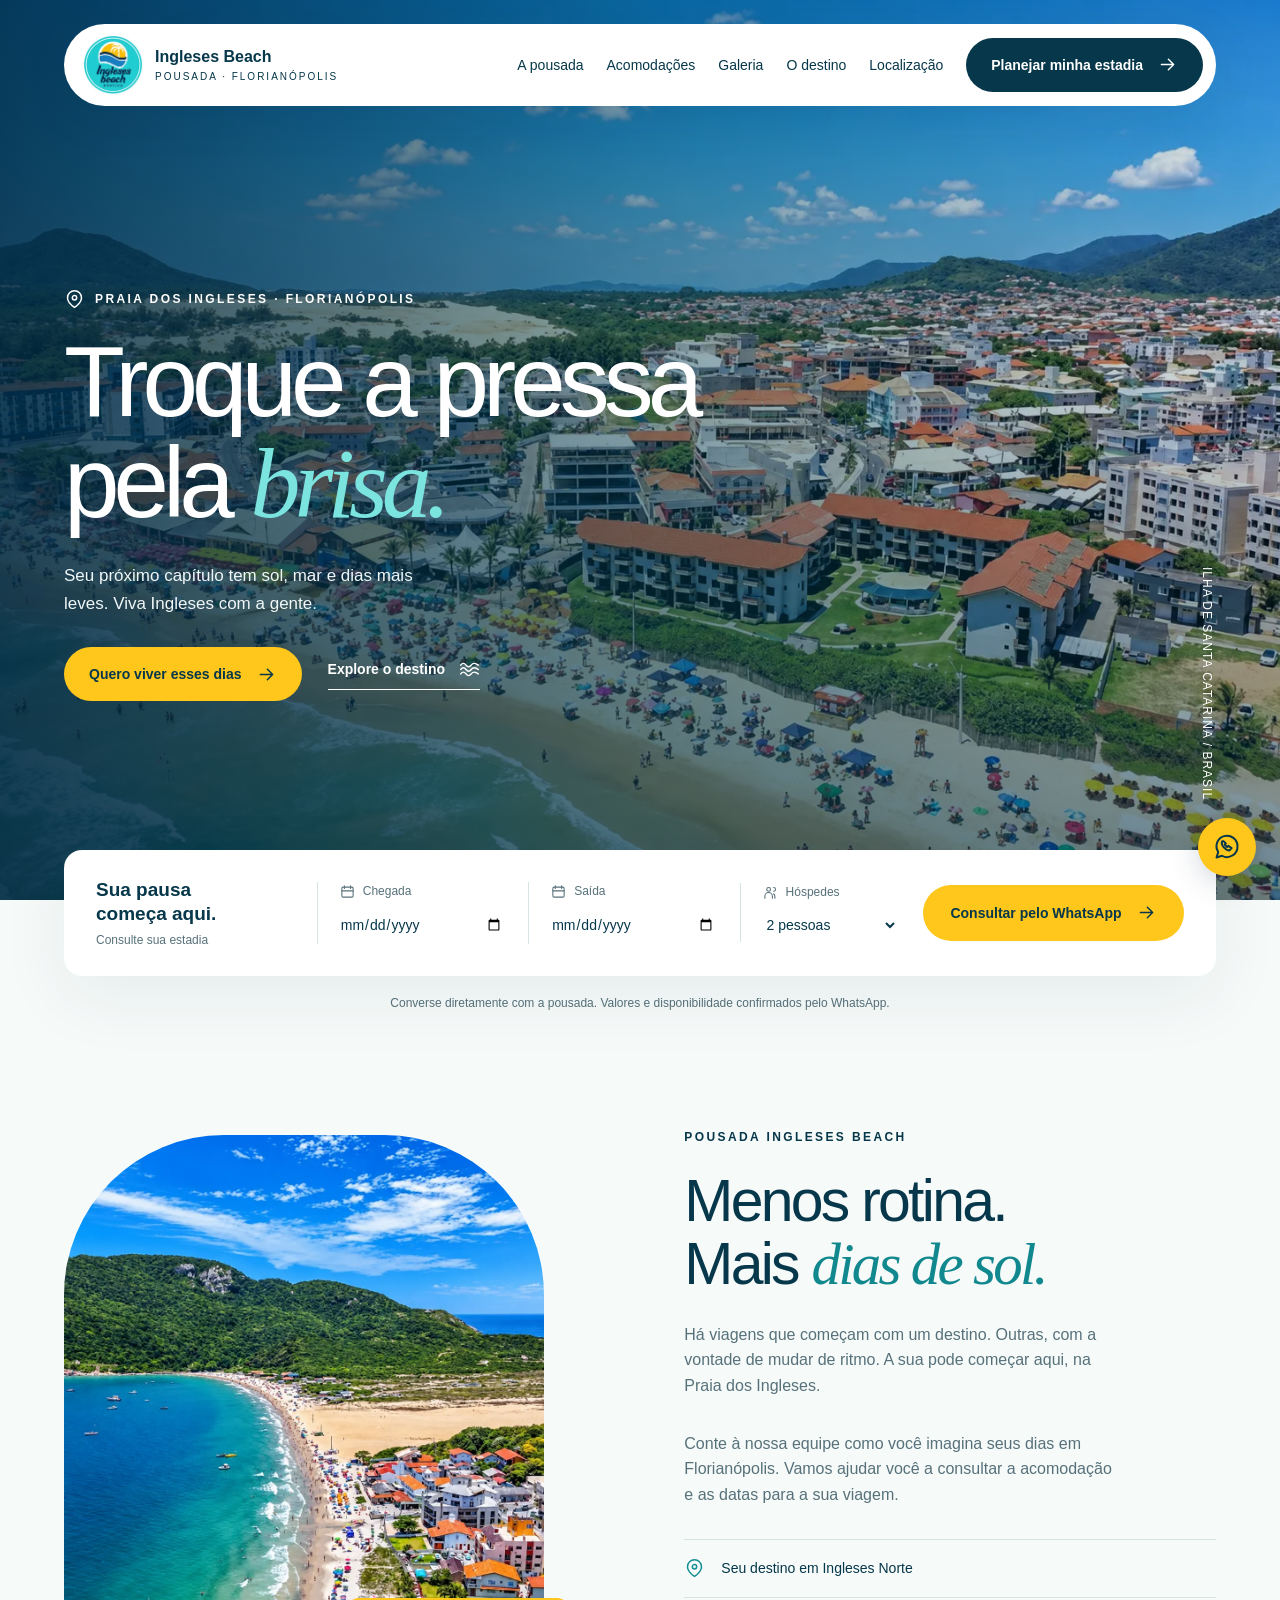
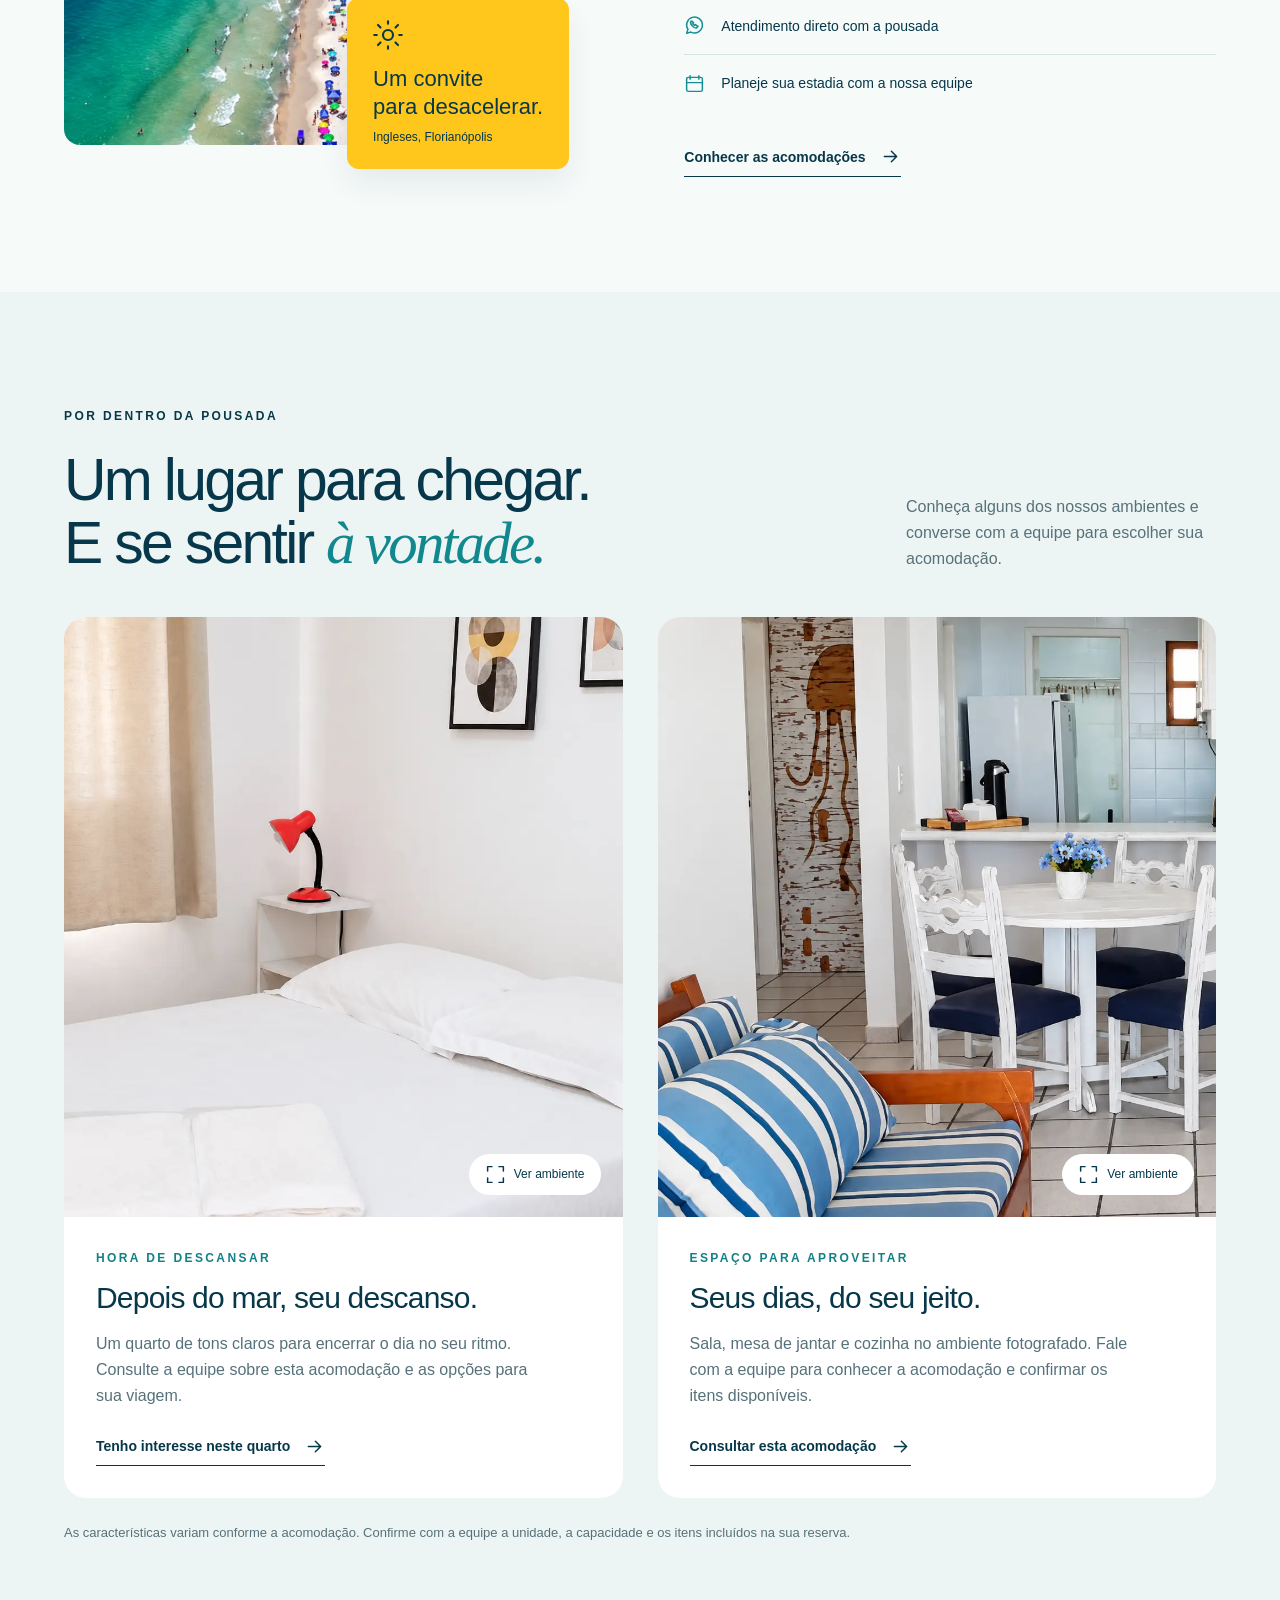
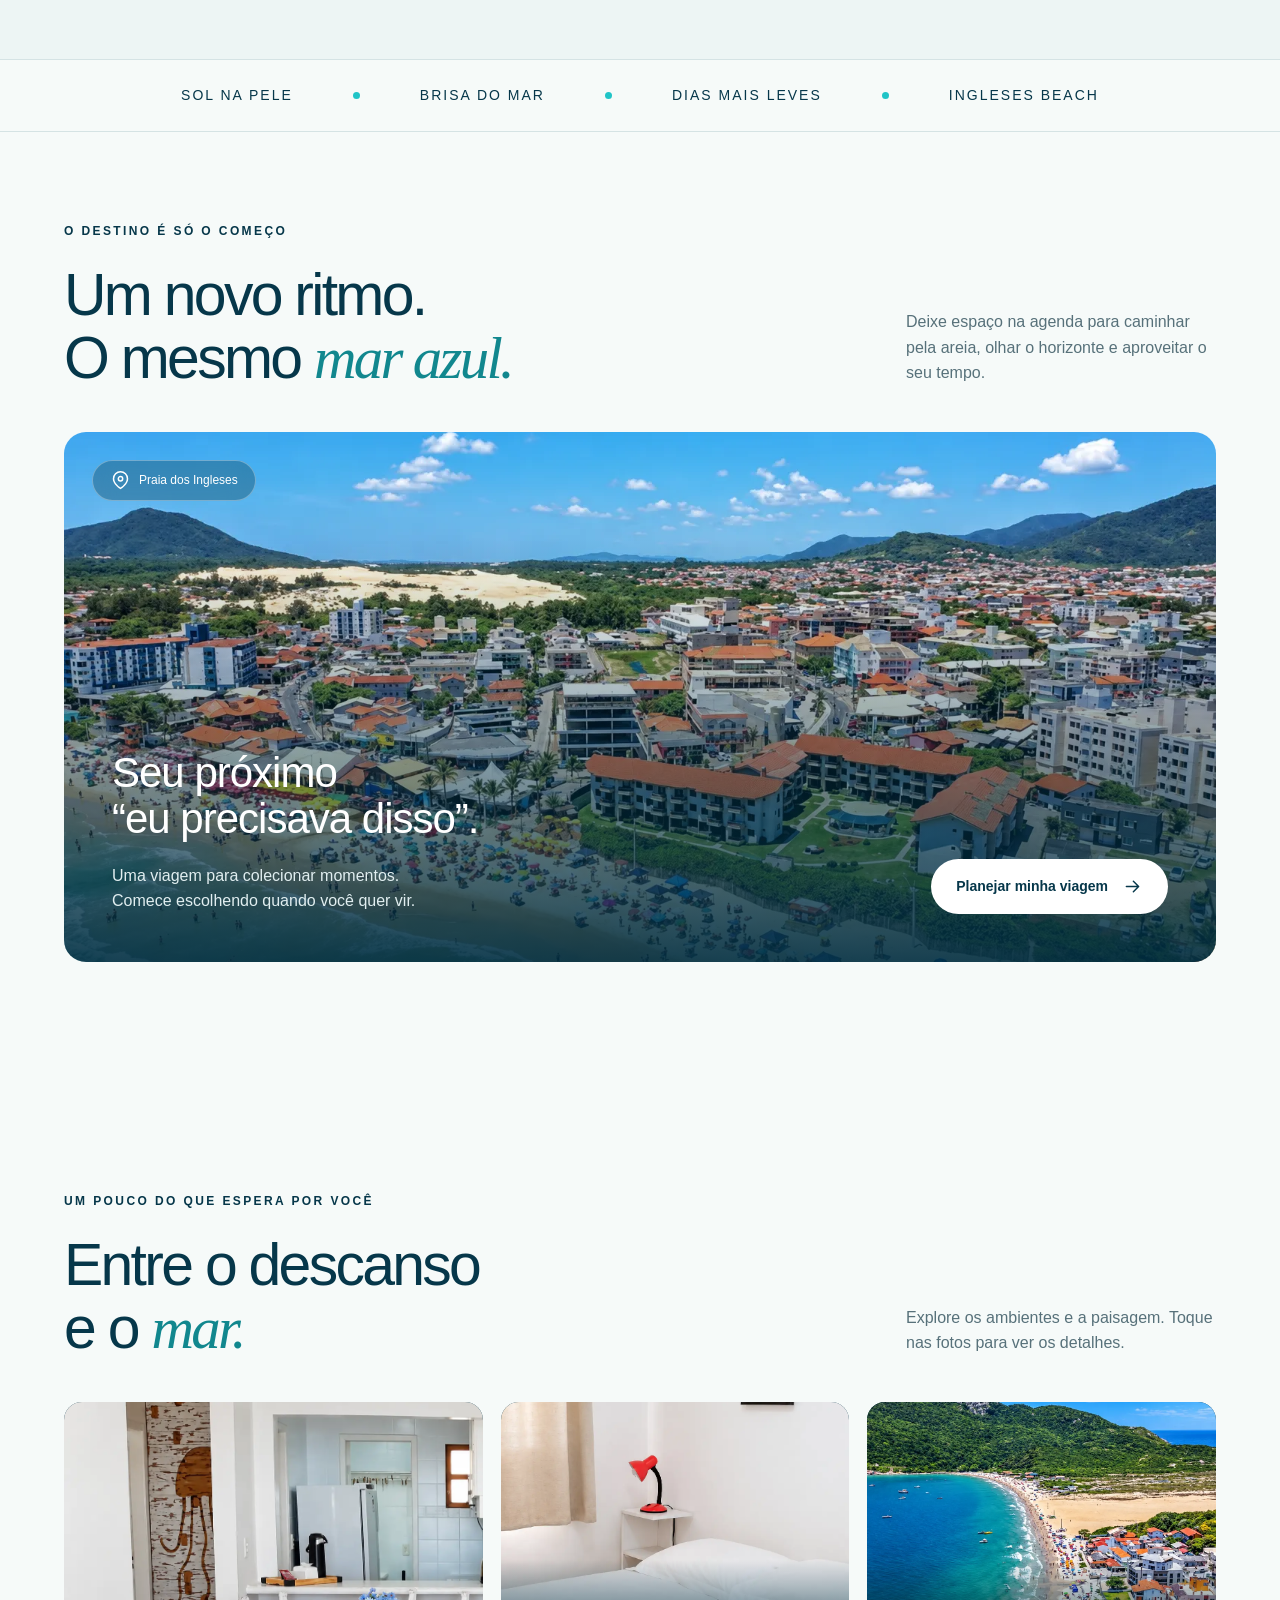
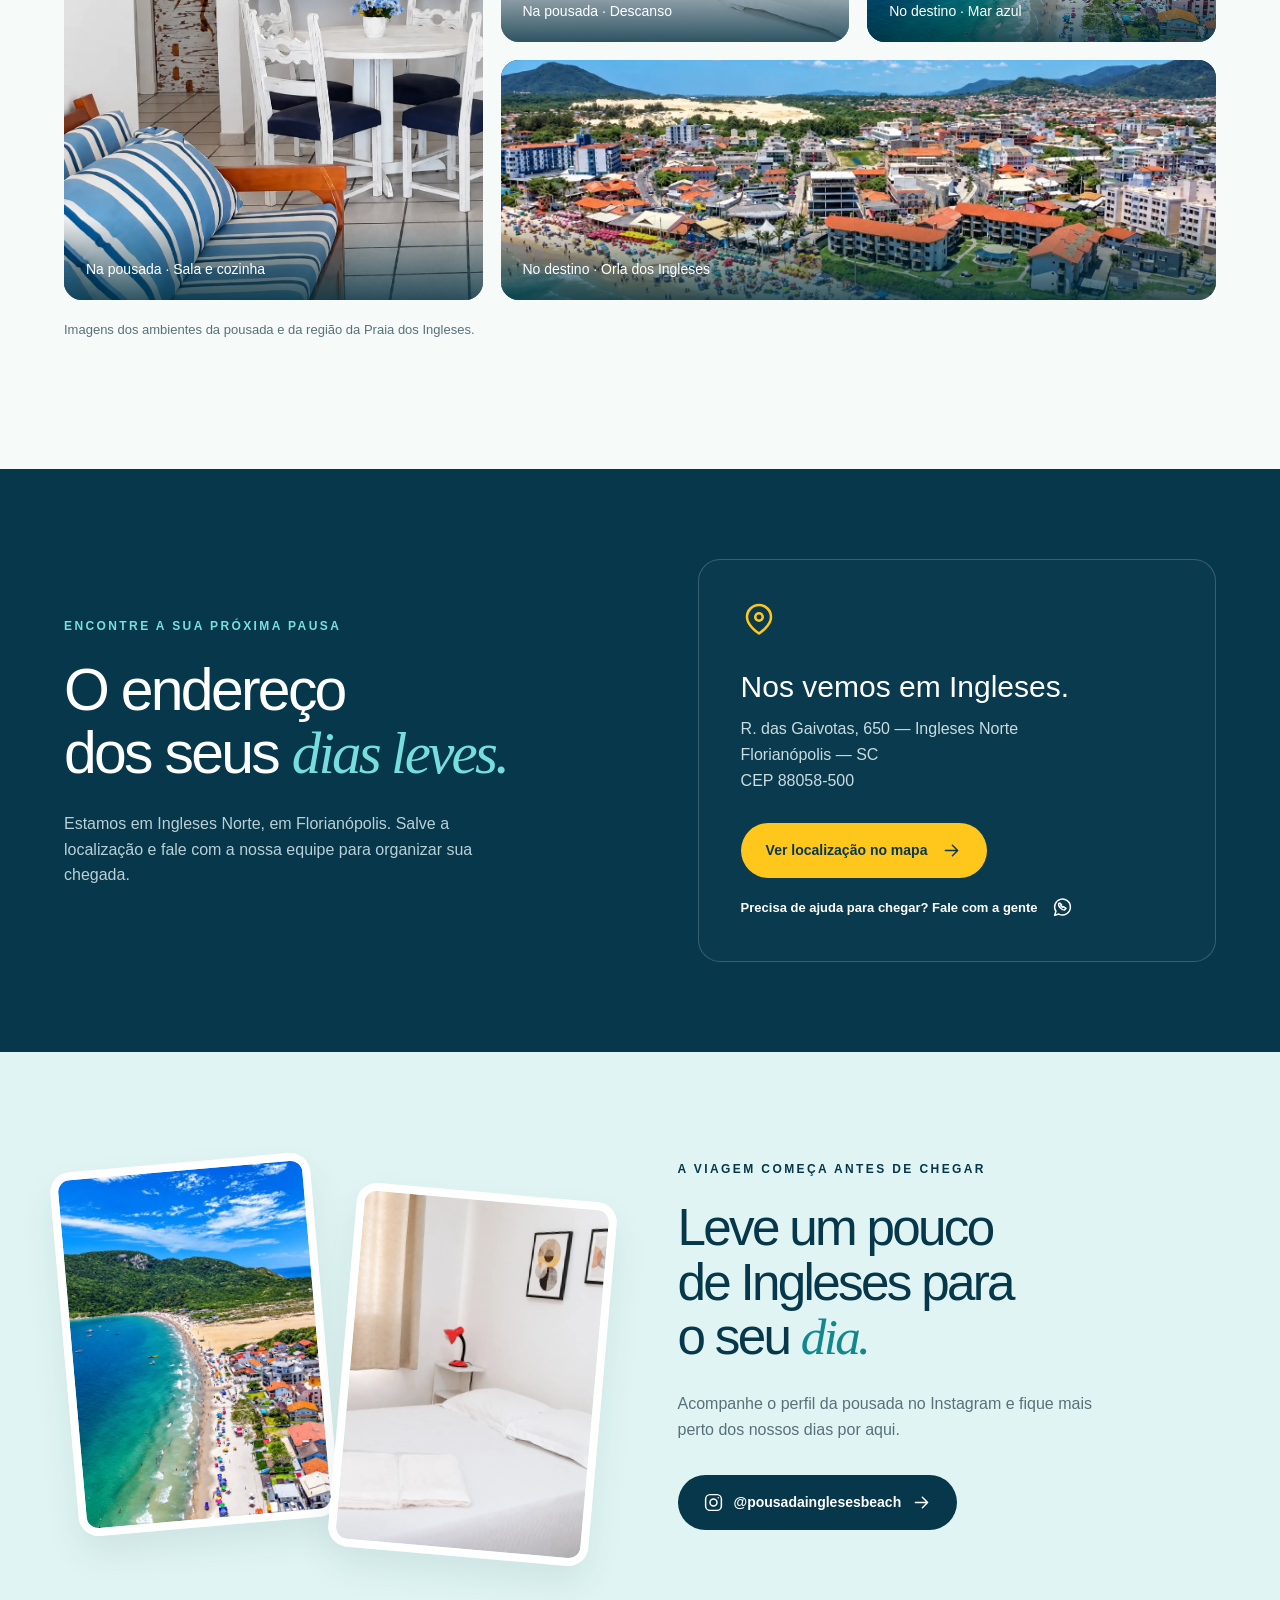
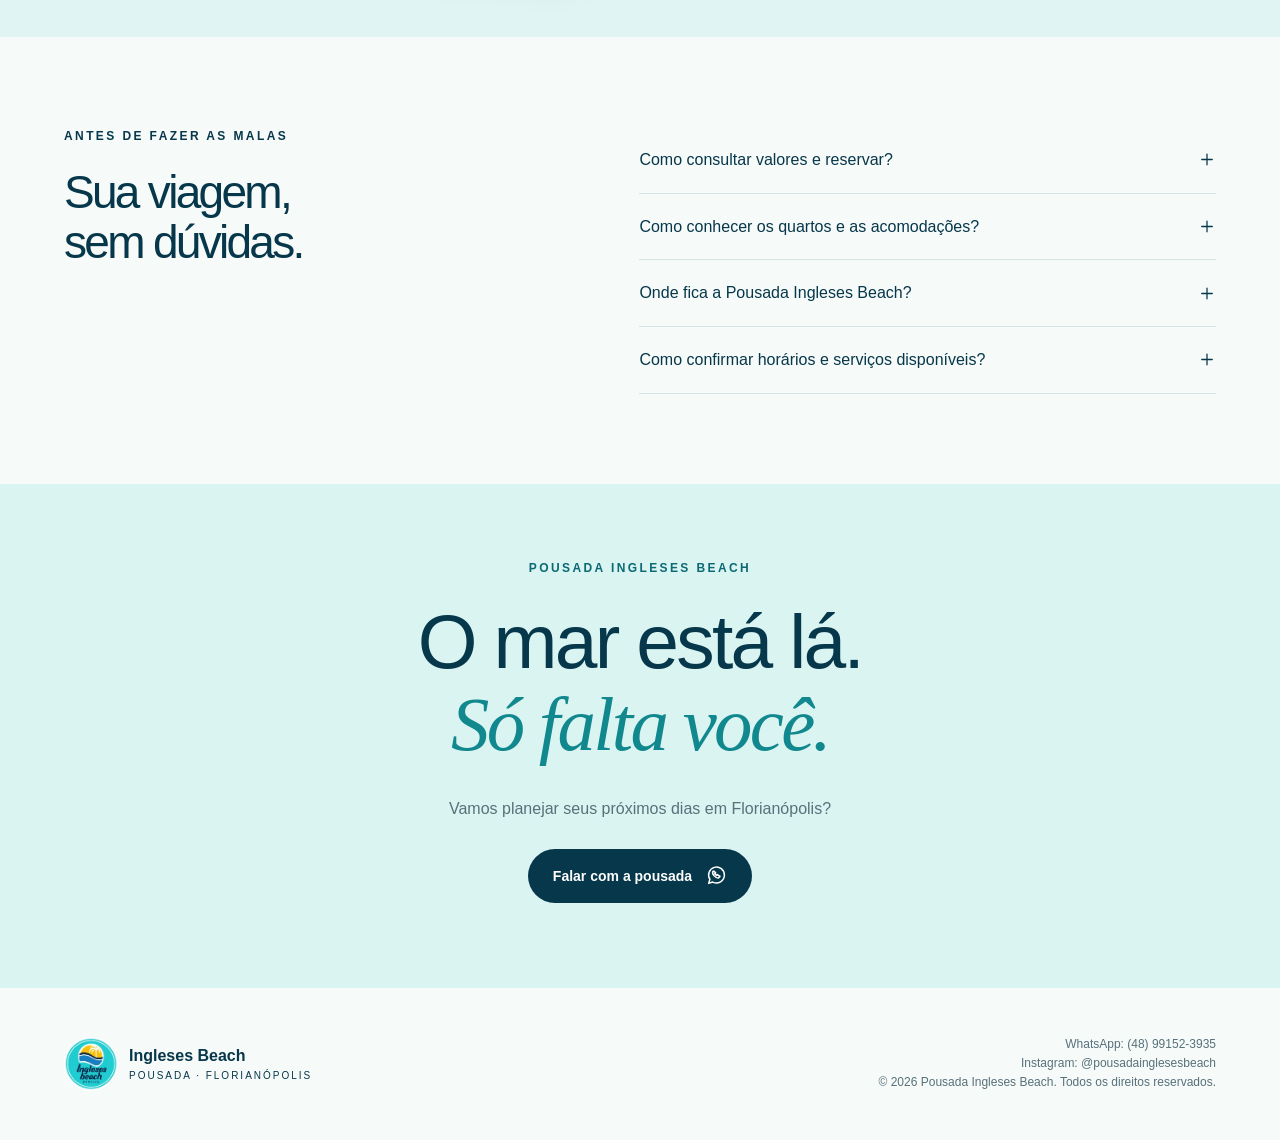
==== index.html @ 311e4003 "Add files via upload" ====
<!DOCTYPE html>
<html lang="pt-BR">
<head>
<meta charset="UTF-8"><meta name="viewport" content="width=device-width, initial-scale=1">
<title>Pousada Ingleses Beach | Seu próximo destino em Florianópolis</title>
<meta name="description" content="Viva a Praia dos Ingleses com a Pousada Ingleses Beach, em Florianópolis. Consulte datas e acomodações diretamente pelo WhatsApp.">
<meta name="theme-color" content="#06374a"><link rel="icon" href="[data-uri]">
<style>
:root{--navy:#06374a;--turquoise:#20c4c7;--yellow:#ffc61b;--paper:#f6faf9;--line:#d5e3e4;--muted:#57717a}*{box-sizing:border-box}html{scroll-behavior:smooth;scroll-padding-top:110px}body{margin:0;background:var(--paper);color:var(--navy);font-family:Arial,Helvetica,sans-serif;font-size:16px;line-height:1.6}button,input,select{font:inherit}button,a,input,select{-webkit-tap-highlight-color:transparent}a{color:inherit;text-decoration:none}button{cursor:pointer}svg{width:21px;height:21px;fill:none;stroke:currentColor;stroke-width:1.7;stroke-linecap:round;stroke-linejoin:round;flex-shrink:0}img{display:block;max-width:100%}a:focus-visible,button:focus-visible,input:focus-visible,select:focus-visible,summary:focus-visible{outline:3px solid #e49e00;outline-offset:5px}.skip{position:fixed;top:-100px;left:20px;z-index:100;background:white;padding:15px}.skip:focus{top:10px}.wrap{width:min(1280px,90%);margin:auto}.eyebrow{font-size:12px;font-weight:700;letter-spacing:2.4px;text-transform:uppercase;display:block;margin-bottom:22px}.pill{display:inline-flex;gap:14px;align-items:center;justify-content:center;padding:16px 25px;background:var(--navy);color:white;border:0;border-radius:40px;font-weight:600;font-size:14px;transition:transform .2s,background .2s}.pill:hover{transform:translateY(-3px);background:#0b5065}.pill.yellow{background:var(--yellow);color:var(--navy)}.pill.yellow:hover{background:#ffda60}.pill.light{background:white;color:var(--navy)}.textlink{display:inline-flex;align-items:center;gap:14px;font-weight:700;font-size:14px;padding-bottom:8px;border-bottom:1px solid currentColor}header{position:absolute;z-index:10;top:24px;left:5%;width:90%;background:white;border-radius:70px;padding:10px 13px 10px 18px;display:flex;align-items:center;justify-content:space-between;box-shadow:0 10px 50px #00263215}.brand{display:flex;align-items:center;gap:11px}.brand img{width:62px;height:62px;border-radius:50%}.brand span{font-size:16px;font-weight:700;line-height:1.2}.brand small{display:block;font-size:10px;letter-spacing:2px;font-weight:400;margin-top:5px}nav{display:flex;align-items:center;gap:32px}nav>a{font-size:14px}nav>a:hover{color:#087579}.menu{display:none;border:0;background:transparent;padding:12px}.hero{position:relative;min-height:830px;height:min(920px,100svh);isolation:isolate;color:white;display:flex;align-items:center;background:#075a75}.hero-photo{position:absolute;inset:0;width:100%;height:100%;object-fit:cover;object-position:center 60%;z-index:-3}.hero:after{content:"";position:absolute;inset:0;background:linear-gradient(90deg,#002b43d9 0%,#00384b75 50%,#002a4225 100%),linear-gradient(0deg,#002d3f80,transparent 60%);z-index:-2}.hero-content{padding-top:90px}.hero .eyebrow{display:flex;align-items:center;gap:10px;color:#fff}h1{font-size:clamp(64px,7.8vw,112px);font-weight:400;line-height:1.01;letter-spacing:-6px;margin:0 0 28px;max-width:900px}h1 em{font-family:Georgia,serif;font-weight:400;color:#7ce4df}h1 .last{display:block}.hero p{max-width:370px;font-size:17px;color:#f0f7f8;margin-bottom:30px}.hero-actions{display:flex;gap:26px;align-items:center}.hero-caption{position:absolute;right:5%;bottom:100px;font-size:12px;letter-spacing:1px;display:flex;gap:10px;align-items:center;writing-mode:vertical-rl}.booking{position:relative;z-index:2;margin-top:-50px;background:white;border-radius:18px;padding:28px 32px;box-shadow:0 20px 70px #06374a12;display:grid;grid-template-columns:1.05fr 1fr 1fr .85fr 1.4fr;align-items:center;gap:25px}.booking-title{line-height:1.25;font-size:19px;font-weight:600}.booking-title small{display:block;color:var(--muted);font-size:12px;font-weight:400;margin-top:7px}.field{border-left:1px solid var(--line);padding-left:22px;min-width:0}.field label{display:flex;align-items:center;gap:8px;font-size:12px;color:var(--muted);margin-bottom:6px}.field svg{width:15px;height:15px}.field input,.field select{display:block;min-width:0;width:100%;border:0;background:transparent;color:var(--navy);font-size:14px;padding:6px 0;min-height:34px}.booking .pill{width:100%;padding:17px 12px}.booking-note{font-size:12px;color:var(--muted);text-align:center;margin:18px 0 0}section{padding:115px 0}h2{font-size:clamp(40px,4.6vw,66px);font-weight:400;line-height:1.07;letter-spacing:-2.7px;margin:0 0 26px}h2 em{font-family:Georgia,serif;font-weight:400;color:#11878e}.intro{display:grid;grid-template-columns:.95fr 1fr;gap:10%;align-items:center}.photo-composition{position:relative;padding:0 25px 24px 0}.portrait{width:100%;height:610px;object-fit:cover;border-radius:160px 160px 16px 16px}.photo-tag{position:absolute;right:0;bottom:0;background:var(--yellow);border-radius:12px;padding:22px 26px;max-width:225px;box-shadow:0 15px 30px #002d4012}.photo-tag svg{margin-bottom:8px;width:30px;height:30px}.photo-tag strong{display:block;font-weight:500;font-size:22px;line-height:1.25}.photo-tag small{font-size:12px;display:block;margin-top:8px}.intro-copy>p{color:var(--muted);max-width:440px;margin-bottom:32px}.details{display:grid;gap:0;margin-bottom:32px}.detail{padding:17px 0;border-top:1px solid var(--line);display:flex;align-items:center;gap:16px}.detail svg{color:#138f94}.detail span{font-size:14px}.coast-strip{border-top:1px solid var(--line);border-bottom:1px solid var(--line);padding:24px 0;display:flex;justify-content:center;gap:60px;align-items:center;font-size:14px;letter-spacing:2px;text-transform:uppercase}.coast-strip i{width:7px;height:7px;border-radius:50%;background:var(--turquoise)}.experience{padding-top:90px}.section-top{display:flex;justify-content:space-between;align-items:end;gap:40px;margin-bottom:42px}.section-top h2{margin-bottom:0}.section-top p{max-width:310px;color:var(--muted);margin-bottom:4px}.panorama{position:relative;height:530px;border-radius:22px;overflow:hidden;isolation:isolate;color:white;display:flex;align-items:end;padding:48px}.panorama img{position:absolute;inset:0;width:100%;height:100%;object-fit:cover;z-index:-2}.panorama:after{content:"";position:absolute;inset:0;background:linear-gradient(0deg,#002e42e8,transparent 80%);z-index:-1}.panorama h3{font-size:42px;line-height:1.1;font-weight:400;letter-spacing:-1px;margin:10px 0 20px}.panorama .location-label{position:absolute;top:28px;left:28px;display:flex;align-items:center;gap:8px;background:#06374a55;backdrop-filter:blur(12px);padding:9px 17px;border:1px solid #ffffff50;border-radius:25px;font-size:12px}.panorama-bottom{width:100%;display:flex;justify-content:space-between;gap:20px;align-items:end}.panorama p{margin:0;max-width:440px;color:#e1eef0}.location{background:var(--navy);color:white;padding:90px 0}.location-grid{display:grid;grid-template-columns:1fr 1fr;gap:10%;align-items:center}.location .eyebrow{color:#77dfdc}.location h2 em{color:#76dfdd}.location p{color:#bad0d6;max-width:420px}.address-card{border:1px solid #ffffff30;border-radius:22px;padding:42px;background:#ffffff05}.address-card>svg{color:var(--yellow);height:36px;width:36px}.address-card h3{font-weight:400;font-size:30px;line-height:1.3;margin:22px 0 10px}.address-card address{font-style:normal;color:#c8dce1;margin-bottom:30px}.address-card .pill{margin-bottom:16px}.address-card .textlink{font-size:13px;border:0;padding:0}.faq{display:grid;grid-template-columns:.9fr 1.1fr;gap:9%;padding:90px 0}.faq h2{font-size:46px}.faq details{border-bottom:1px solid var(--line);padding:20px 0}.faq summary{cursor:pointer;font-size:16px;list-style:none;display:flex;align-items:center;justify-content:space-between;gap:16px}.faq summary::-webkit-details-marker{display:none}.faq summary svg{width:18px}.faq details[open] summary svg{transform:rotate(45deg)}.faq details p{color:var(--muted);font-size:15px;margin-bottom:4px}.faq details a{text-decoration:underline}.closing{text-align:center;padding:75px 5% 85px;background:#daf4f2;position:relative;overflow:hidden}.closing h2{font-size:clamp(44px,6vw,80px);max-width:820px;margin:0 auto 30px}.closing .eyebrow{color:#0b6973}.closing p{color:var(--muted);margin-bottom:27px}footer{padding:35px 0}.footer-grid{display:flex;justify-content:space-between;align-items:center;gap:28px}.footer-grid p{font-size:12px;color:var(--muted);text-align:right}.footer-grid .brand img{width:54px;height:54px}.floating{position:fixed;bottom:24px;right:24px;z-index:20;border-radius:50%;width:58px;height:58px;display:grid;place-items:center;background:var(--yellow);box-shadow:0 6px 30px #002a4330;transition:transform .2s}.floating:hover{transform:scale(1.08)}.floating svg{width:28px;height:28px}.reveal{opacity:1}.js .reveal{opacity:0;transform:translateY(18px);transition:opacity .7s,transform .7s}.js .reveal.visible{opacity:1;transform:none}
@media(min-width:1600px){header{left:calc((100% - 1440px)/2);width:1440px}}
@media(max-width:1050px){nav{gap:18px}.brand span{display:none}.booking{grid-template-columns:1fr 1fr 1fr 1.4fr;gap:15px;padding:24px}.booking-title{display:none}.field:first-of-type{border:0;padding:0}.field{padding-left:14px}.intro{gap:6%}.portrait{height:550px}h1{letter-spacing:-4px}.coast-strip{gap:25px}.hero{min-height:780px}}
@media(max-width:700px){.wrap{width:88%}header{top:16px;left:5%;padding:7px 10px;border-radius:45px}.brand img{width:50px;height:50px}.brand span{display:block;font-size:14px}.brand small{font-size:9px}.menu{display:block}nav{display:none;position:absolute;top:78px;left:0;width:100%;border-radius:20px;background:white;padding:22px;box-shadow:0 15px 40px #00354920;align-items:stretch}nav.open{display:flex;flex-direction:column;gap:18px}.hero{height:auto;min-height:780px;align-items:start}.hero-content{padding-top:165px;padding-bottom:155px}.hero-photo{object-position:60% center}.hero:after{background:linear-gradient(90deg,#002d43d0,#002e4260),linear-gradient(0deg,#002c42aa,transparent)}h1{font-size:64px;letter-spacing:-3.7px}.hero .eyebrow{font-size:10px;letter-spacing:1.6px}.hero p{font-size:16px;max-width:290px}.hero-actions{gap:20px;align-items:start;flex-direction:column}.hero-caption{bottom:72px;right:7%;font-size:10px}.booking{grid-template-columns:1fr 1fr;padding:25px 20px;gap:18px;margin-top:-65px}.booking-title{display:block;grid-column:1/-1;font-size:22px}.booking-title small{font-size:12px}.field{padding:0;border:0}.field:nth-of-type(3){border-left:1px solid var(--line);padding-left:14px}.booking .pill{font-size:12px;padding:14px 12px;gap:7px}.booking .pill svg{width:18px}.booking-note{padding:0 7%;font-size:11px}section{padding:75px 0}.intro{grid-template-columns:1fr;gap:50px}.photo-composition{max-width:440px}.portrait{height:480px}.intro-copy h2{font-size:48px;letter-spacing:-2px}.photo-tag{padding:18px 22px}.coast-strip{gap:20px;font-size:10px;letter-spacing:1px;padding:20px 5%;flex-wrap:wrap}.coast-strip span:last-child,.coast-strip i:last-of-type{display:none}.section-top{display:block;margin-bottom:30px}.section-top p{margin-top:22px}.experience{padding-top:65px}.panorama{height:520px;padding:27px}.panorama img{object-position:58% center}.panorama-bottom{display:block}.panorama h3{font-size:34px}.panorama p{font-size:14px;margin-bottom:25px}.location{padding:65px 0}.location-grid{grid-template-columns:1fr;gap:28px}.address-card{padding:28px}.address-card h3{font-size:27px}.faq{grid-template-columns:1fr;gap:10px;padding:70px 0}.faq h2{font-size:44px}.closing{padding:65px 7%}.closing h2{letter-spacing:-2px}.footer-grid{align-items:start;flex-direction:column}.footer-grid p{text-align:left;margin:0;padding-right:55px}.floating{right:17px;bottom:17px;width:52px;height:52px}footer{padding-bottom:40px}}
@media(prefers-reduced-motion:reduce){html{scroll-behavior:auto}*,*:before,*:after{transition:none!important;animation:none!important}.js .reveal{opacity:1;transform:none}}

nav{gap:23px}.stay-section{background:#edf5f4}.stay-grid{display:grid;grid-template-columns:1fr 1fr;gap:35px}.stay-card{background:white;border-radius:22px;overflow:hidden}.stay-image{position:relative;display:block;width:100%;padding:0;border:0;background:#dce7e5;text-align:left}.stay-image img{width:100%;height:600px;object-fit:cover;transition:transform .5s}.stay-image{overflow:hidden}.stay-image:hover img{transform:scale(1.025)}.zoom-label{position:absolute;bottom:22px;right:22px;display:flex;align-items:center;gap:8px;background:white;padding:10px 16px;border-radius:25px;color:var(--navy);font-size:12px}.stay-copy{padding:32px}.stay-copy h3{font-size:30px;font-weight:400;line-height:1.2;margin:8px 0 15px;letter-spacing:-.8px}.stay-copy p{color:var(--muted);margin:0 0 25px;max-width:440px}.stay-copy .eyebrow{margin-bottom:12px;color:#128086}.stay-note{font-size:13px;color:var(--muted);margin:25px 0 0}.gallery-grid{display:grid;grid-template-columns:1.2fr 1fr 1fr;gap:18px}.gallery-item{border:0;padding:0;border-radius:18px;overflow:hidden;position:relative;background:var(--navy);min-height:240px;cursor:zoom-in}.gallery-item:first-child{grid-row:span 2}.gallery-item:last-child{grid-column:span 2}.gallery-item img{width:100%;height:100%;object-fit:cover;position:absolute;inset:0;transition:transform .5s}.gallery-item:hover img{transform:scale(1.04)}.gallery-item span{position:absolute;bottom:0;left:0;right:0;text-align:left;padding:40px 22px 20px;color:white;background:linear-gradient(transparent,#002f40cc);font-size:14px}.social-section{padding:80px 0;background:#e0f5f3}.social-grid{display:grid;grid-template-columns:1fr 1fr;gap:75px;align-items:center}.social-grid p{color:var(--muted);max-width:420px}.social-stack{display:grid;grid-template-columns:1fr 1fr;gap:17px;align-items:center}.social-stack img{width:100%;height:365px;object-fit:cover;border:8px solid white;border-radius:20px;box-shadow:0 18px 35px #06374a16}.social-stack img:first-child{transform:rotate(-5deg)}.social-stack img:last-child{transform:rotate(5deg);margin-top:60px}.social-link{margin-top:17px;gap:10px}.photo-viewer{background:#062f3e;border:1px solid #ffffff40;border-radius:16px;color:white;width:min(1100px,94vw);max-width:94vw;max-height:94svh;padding:15px}.photo-viewer::backdrop{background:#001924e8;backdrop-filter:blur(7px)}.photo-toolbar{display:flex;align-items:center;justify-content:space-between;gap:15px;padding:0 5px 12px}.photo-toolbar p{margin:0;font-size:14px}.photo-close{border:0;border-radius:50%;background:#ffffff15;color:white;padding:10px;display:grid;place-items:center}.photo-close svg{transform:rotate(45deg)}.photo-viewer>img{max-height:78svh;width:100%;object-fit:contain}.gallery-note{font-size:13px;color:var(--muted);margin-top:20px}.social-grid h2{font-size:clamp(38px,4vw,58px)}
@media(max-width:1150px){header .brand span{display:none}nav{gap:20px}}
@media(max-width:700px){header .brand span{display:block}.stay-grid{grid-template-columns:1fr;gap:27px}.stay-image img{height:auto;aspect-ratio:3/4}.stay-copy{padding:25px}.stay-copy h3{font-size:28px}.gallery-grid{grid-template-columns:1fr 1fr;gap:12px}.gallery-item{min-height:230px}.gallery-item:first-child{grid-row:span 1}.gallery-item:last-child{grid-column:span 1}.gallery-item span{font-size:12px;padding:35px 12px 15px}.social-grid{grid-template-columns:1fr;gap:35px}.social-stack{max-width:440px;margin:0 auto 15px}.social-stack img{height:290px}.social-section{padding:60px 0}.stay-section .section-top h2{font-size:42px}.photo-viewer{padding:10px}.photo-viewer>img{max-height:75svh}.social-link{font-size:12px}}
</style>
</head><body>
<svg xmlns="http://www.w3.org/2000/svg" style="display:none" aria-hidden="true"><symbol id="arrow" viewBox="0 0 24 24"><path d="M5 12h14M13 6l6 6-6 6"/></symbol><symbol id="pin" viewBox="0 0 24 24"><path d="M20 10c0 6-8 11-8 11S4 16 4 10a8 8 0 1 1 16 0Z"/><circle cx="12" cy="10" r="2.5"/></symbol><symbol id="wave" viewBox="0 0 24 24"><path d="M2 7q3-4 6 0t6 0t8 0M2 12q3-4 6 0t6 0t8 0M2 17q3-4 6 0t6 0t8 0"/></symbol><symbol id="sun" viewBox="0 0 24 24"><circle cx="12" cy="12" r="4"/><path d="M12 1v2m0 18v2M1 12h2m18 0h2M4 4l2 2m12 12 2 2M4 20l2-2M18 6l2-2"/></symbol><symbol id="calendar" viewBox="0 0 24 24"><rect x="3" y="5" width="18" height="16" rx="2"/><path d="M7 3v4m10-4v4M3 11h18"/></symbol><symbol id="people" viewBox="0 0 24 24"><circle cx="9" cy="7" r="3"/><path d="M3 21v-3a6 6 0 0 1 12 0v3M17 4a3 3 0 0 1 0 6m2 11v-3a6 6 0 0 0-2-4"/></symbol><symbol id="chat" viewBox="0 0 24 24"><path d="M21 11.5a9 9 0 0 1-13.3 8L3 21l1.5-4.7A9 9 0 1 1 21 11.5Z"/><path d="M8 7c-2 3 3 8 6 8l2-2-3-2-1 1-2-2 1-1-2-2Z"/></symbol><symbol id="plus" viewBox="0 0 24 24"><path d="M12 5v14M5 12h14"/></symbol><symbol id="instagram" viewBox="0 0 24 24"><rect x="3" y="3" width="18" height="18" rx="5"/><circle cx="12" cy="12" r="4"/><path d="M17.5 6.5h.01"/></symbol><symbol id="expand" viewBox="0 0 24 24"><path d="M8 3H3v5m13-5h5v5M3 16v5h5m13-5v5h-5"/></symbol></svg>
<a href="#conteudo" class="skip">Pular para o conteúdo</a>
<header><a class="brand" href="#inicio" aria-label="Pousada Ingleses Beach, início"><img src="[data-uri]" width="62" height="62" alt="Logo Ingleses Beach Pousada"><span>Ingleses Beach<small>POUSADA · FLORIANÓPOLIS</small></span></a><button class="menu" aria-expanded="false" aria-controls="navigation" aria-label="Abrir menu"><svg viewBox="0 0 24 24"><path d="M4 7h16M4 12h16M4 17h16"/></svg></button><nav id="navigation" aria-label="Navegação principal"><a href="#pousada">A pousada</a><a href="#acomodacoes">Acomodações</a><a href="#galeria">Galeria</a><a href="#destino">O destino</a><a href="#localizacao">Localização</a><a class="pill" data-wa="Olá! Quero consultar uma estadia na Pousada Ingleses Beach." href="https://wa.me/5548991523935">Planejar minha estadia <svg><use href="#arrow"/></svg></a></nav></header>
<main id="conteudo"><div class="hero" id="inicio"><img class="hero-photo" src="[data-uri]" alt="Vista aérea da orla da Praia dos Ingleses, em Florianópolis" fetchpriority="high" width="678" height="452"><div class="wrap hero-content"><span class="eyebrow"><svg><use href="#pin"/></svg> Praia dos Ingleses · Florianópolis</span><h1>Troque a pressa<br>pela <em>brisa.</em></h1><p>Seu próximo capítulo tem sol, mar e dias mais leves. Viva Ingleses com a gente.</p><div class="hero-actions"><a class="pill yellow" data-wa="Olá! Quero planejar minha estadia na Pousada Ingleses Beach." href="https://wa.me/5548991523935">Quero viver esses dias <svg><use href="#arrow"/></svg></a><a class="textlink" href="#destino">Explore o destino <svg><use href="#wave"/></svg></a></div></div><span class="hero-caption">ILHA DE SANTA CATARINA / BRASIL</span></div>
<div class="wrap"><form class="booking" id="booking"><div class="booking-title">Sua pausa<br>começa aqui.<small>Consulte sua estadia</small></div><div class="field"><label for="arrival"><svg><use href="#calendar"/></svg>Chegada</label><input id="arrival" name="arrival" type="date" required aria-label="Data de chegada"></div><div class="field"><label for="departure"><svg><use href="#calendar"/></svg>Saída</label><input id="departure" name="departure" type="date" required aria-label="Data de saída"></div><div class="field"><label for="guests"><svg><use href="#people"/></svg>Hóspedes</label><select id="guests" name="guests"><option value="1">1 pessoa</option><option value="2" selected>2 pessoas</option><option value="3">3 pessoas</option><option value="4">4 pessoas</option><option value="5">5 pessoas</option><option value="6 ou mais">6 ou mais</option></select></div><button class="pill yellow" type="submit">Consultar pelo WhatsApp <svg><use href="#arrow"/></svg></button></form><p class="booking-note">Converse diretamente com a pousada. Valores e disponibilidade confirmados pelo WhatsApp.</p></div>
<section class="wrap intro" id="pousada"><div class="photo-composition reveal"><img class="portrait" src="[data-uri]" alt="Mar azul, faixa de areia e paisagem da Praia dos Ingleses" width="387" height="516" loading="lazy"><div class="photo-tag"><svg><use href="#sun"/></svg><strong>Um convite<br>para desacelerar.</strong><small>Ingleses, Florianópolis</small></div></div><div class="intro-copy reveal"><span class="eyebrow">Pousada Ingleses Beach</span><h2>Menos rotina.<br>Mais <em>dias de sol.</em></h2><p>Há viagens que começam com um destino. Outras, com a vontade de mudar de ritmo. A sua pode começar aqui, na Praia dos Ingleses.</p><p>Conte à nossa equipe como você imagina seus dias em Florianópolis. Vamos ajudar você a consultar a acomodação e as datas para a sua viagem.</p><div class="details"><div class="detail"><svg><use href="#pin"/></svg><span>Seu destino em Ingleses Norte</span></div><div class="detail"><svg><use href="#chat"/></svg><span>Atendimento direto com a pousada</span></div><div class="detail"><svg><use href="#calendar"/></svg><span>Planeje sua estadia com a nossa equipe</span></div></div><a class="textlink" href="https://wa.me/5548991523935" data-wa="Olá! Gostaria de conhecer as acomodações da Pousada Ingleses Beach. Pode me enviar fotos e informações?">Conhecer as acomodações <svg><use href="#arrow"/></svg></a></div></section>
<section class="stay-section" id="acomodacoes"><div class="wrap"><div class="section-top reveal"><div><span class="eyebrow">Por dentro da pousada</span><h2>Um lugar para chegar.<br>E se sentir <em>à vontade.</em></h2></div><p>Conheça alguns dos nossos ambientes e converse com a equipe para escolher sua acomodação.</p></div><div class="stay-grid">
<article class="stay-card reveal"><button class="stay-image" data-photo="Quarto da Pousada Ingleses Beach" aria-label="Ampliar foto do quarto"><img src="[data-uri]" alt="Quarto com cama de casal, roupa de cama branca e luminária vermelha" width="1005" height="1566" loading="lazy"><span class="zoom-label"><svg><use href="#expand"/></svg>Ver ambiente</span></button><div class="stay-copy"><span class="eyebrow">Hora de descansar</span><h3>Depois do mar, seu descanso.</h3><p>Um quarto de tons claros para encerrar o dia no seu ritmo. Consulte a equipe sobre esta acomodação e as opções para sua viagem.</p><a class="textlink" href="https://wa.me/5548991523935" data-wa="Olá! Vi a foto do quarto com cama de casal no site da Pousada Ingleses Beach. Gostaria de saber mais sobre essa acomodação e consultar disponibilidade.">Tenho interesse neste quarto <svg><use href="#arrow"/></svg></a></div></article>
<article class="stay-card reveal"><button class="stay-image" data-photo="Sala e cozinha da Pousada Ingleses Beach" aria-label="Ampliar foto da sala e cozinha"><img src="[data-uri]" alt="Sala com sofá listrado azul, mesa de jantar branca e cozinha ao fundo" width="1011" height="1556" loading="lazy"><span class="zoom-label"><svg><use href="#expand"/></svg>Ver ambiente</span></button><div class="stay-copy"><span class="eyebrow">Espaço para aproveitar</span><h3>Seus dias, do seu jeito.</h3><p>Sala, mesa de jantar e cozinha no ambiente fotografado. Fale com a equipe para conhecer a acomodação e confirmar os itens disponíveis.</p><a class="textlink" href="https://wa.me/5548991523935" data-wa="Olá! Vi no site a foto do ambiente com sala e cozinha da Pousada Ingleses Beach. Quero saber qual acomodação possui esse espaço, os itens disponíveis e os valores.">Consultar esta acomodação <svg><use href="#arrow"/></svg></a></div></article>
</div><p class="stay-note">As características variam conforme a acomodação. Confirme com a equipe a unidade, a capacidade e os itens incluídos na sua reserva.</p></div></section>
<div class="coast-strip" aria-hidden="true"><span>Sol na pele</span><i></i><span>Brisa do mar</span><i></i><span>Dias mais leves</span><i></i><span>Ingleses Beach</span></div>
<section class="wrap experience" id="destino"><div class="section-top reveal"><div><span class="eyebrow">O destino é só o começo</span><h2>Um novo ritmo.<br>O mesmo <em>mar azul.</em></h2></div><p>Deixe espaço na agenda para caminhar pela areia, olhar o horizonte e aproveitar o seu tempo.</p></div><div class="panorama reveal"><img src="[data-uri]" loading="lazy" width="678" height="452" alt="Praia dos Ingleses e sua orla vistas do alto"><span class="location-label"><svg><use href="#pin"/></svg> Praia dos Ingleses</span><div class="panorama-bottom"><div><h3>Seu próximo<br>“eu precisava disso”.</h3><p>Uma viagem para colecionar momentos.<br>Comece escolhendo quando você quer vir.</p></div><a class="pill light" href="https://wa.me/5548991523935" data-wa="Olá! Quero conhecer a Praia dos Ingleses e consultar uma estadia na Pousada Ingleses Beach.">Planejar minha viagem <svg><use href="#arrow"/></svg></a></div></div></section>
<section class="wrap" id="galeria"><div class="section-top reveal"><div><span class="eyebrow">Um pouco do que espera por você</span><h2>Entre o descanso<br>e o <em>mar.</em></h2></div><p>Explore os ambientes e a paisagem. Toque nas fotos para ver os detalhes.</p></div><div class="gallery-grid reveal">
<button class="gallery-item" data-photo="Sala e cozinha da pousada" aria-label="Ampliar sala e cozinha"><img src="[data-uri]" alt="Sala e cozinha da pousada" loading="lazy"><span>Na pousada · Sala e cozinha</span></button>
<button class="gallery-item" data-photo="Quarto da pousada" aria-label="Ampliar quarto"><img src="[data-uri]" alt="Quarto da pousada" loading="lazy"><span>Na pousada · Descanso</span></button>
<button class="gallery-item" data-photo="Paisagem da Praia dos Ingleses" aria-label="Ampliar paisagem da praia"><img src="[data-uri]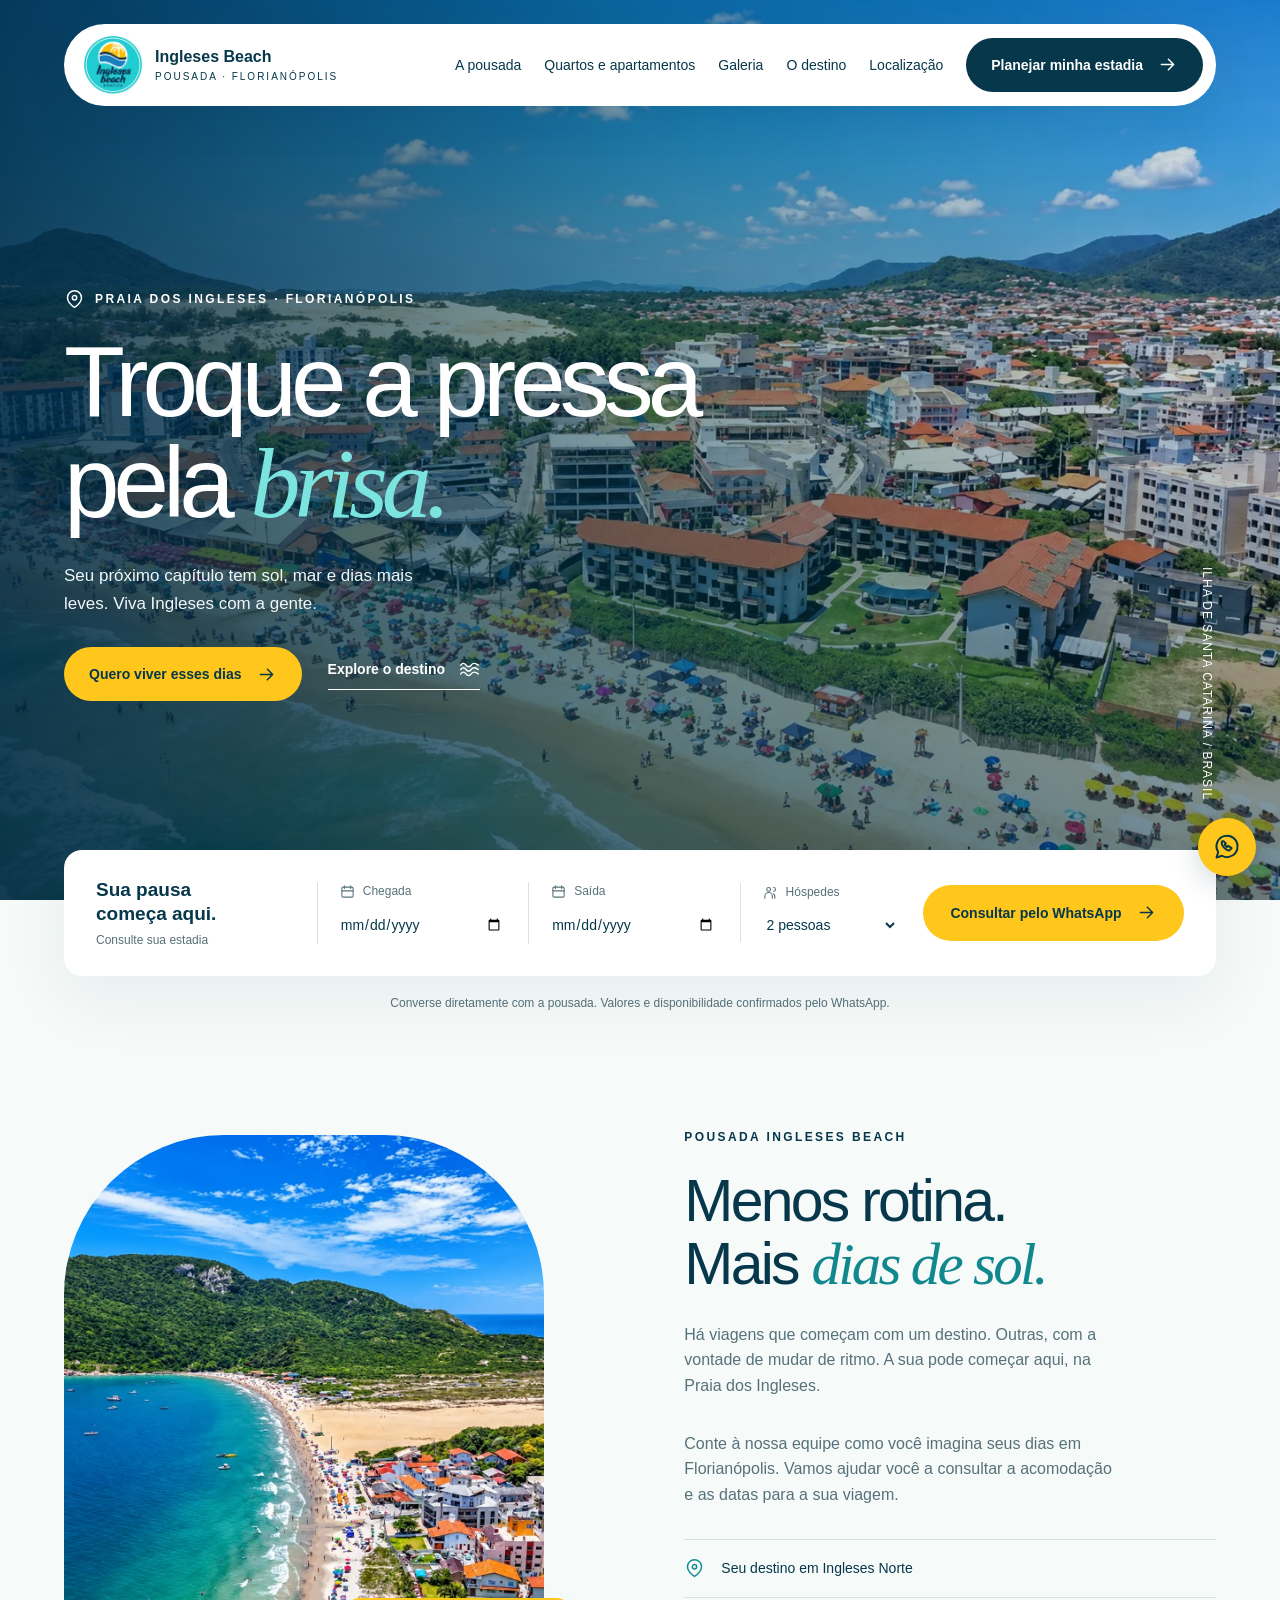
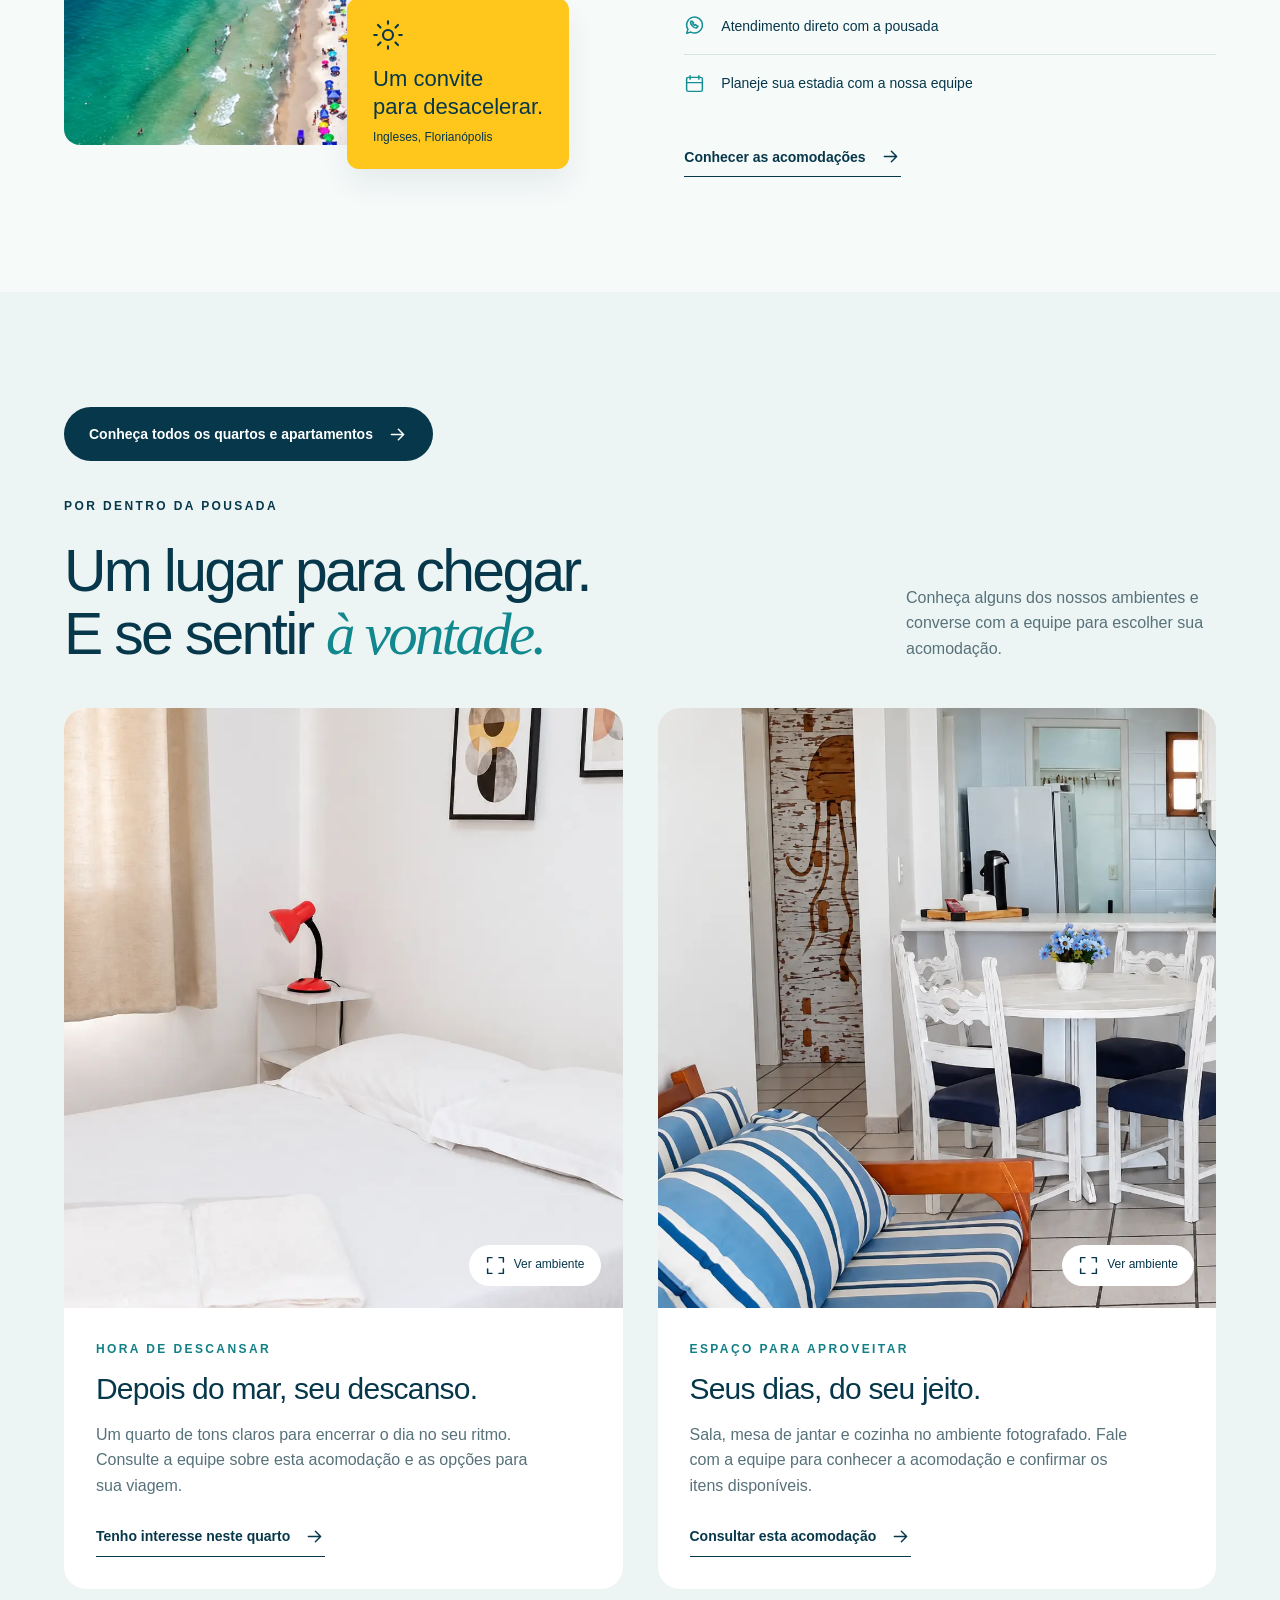
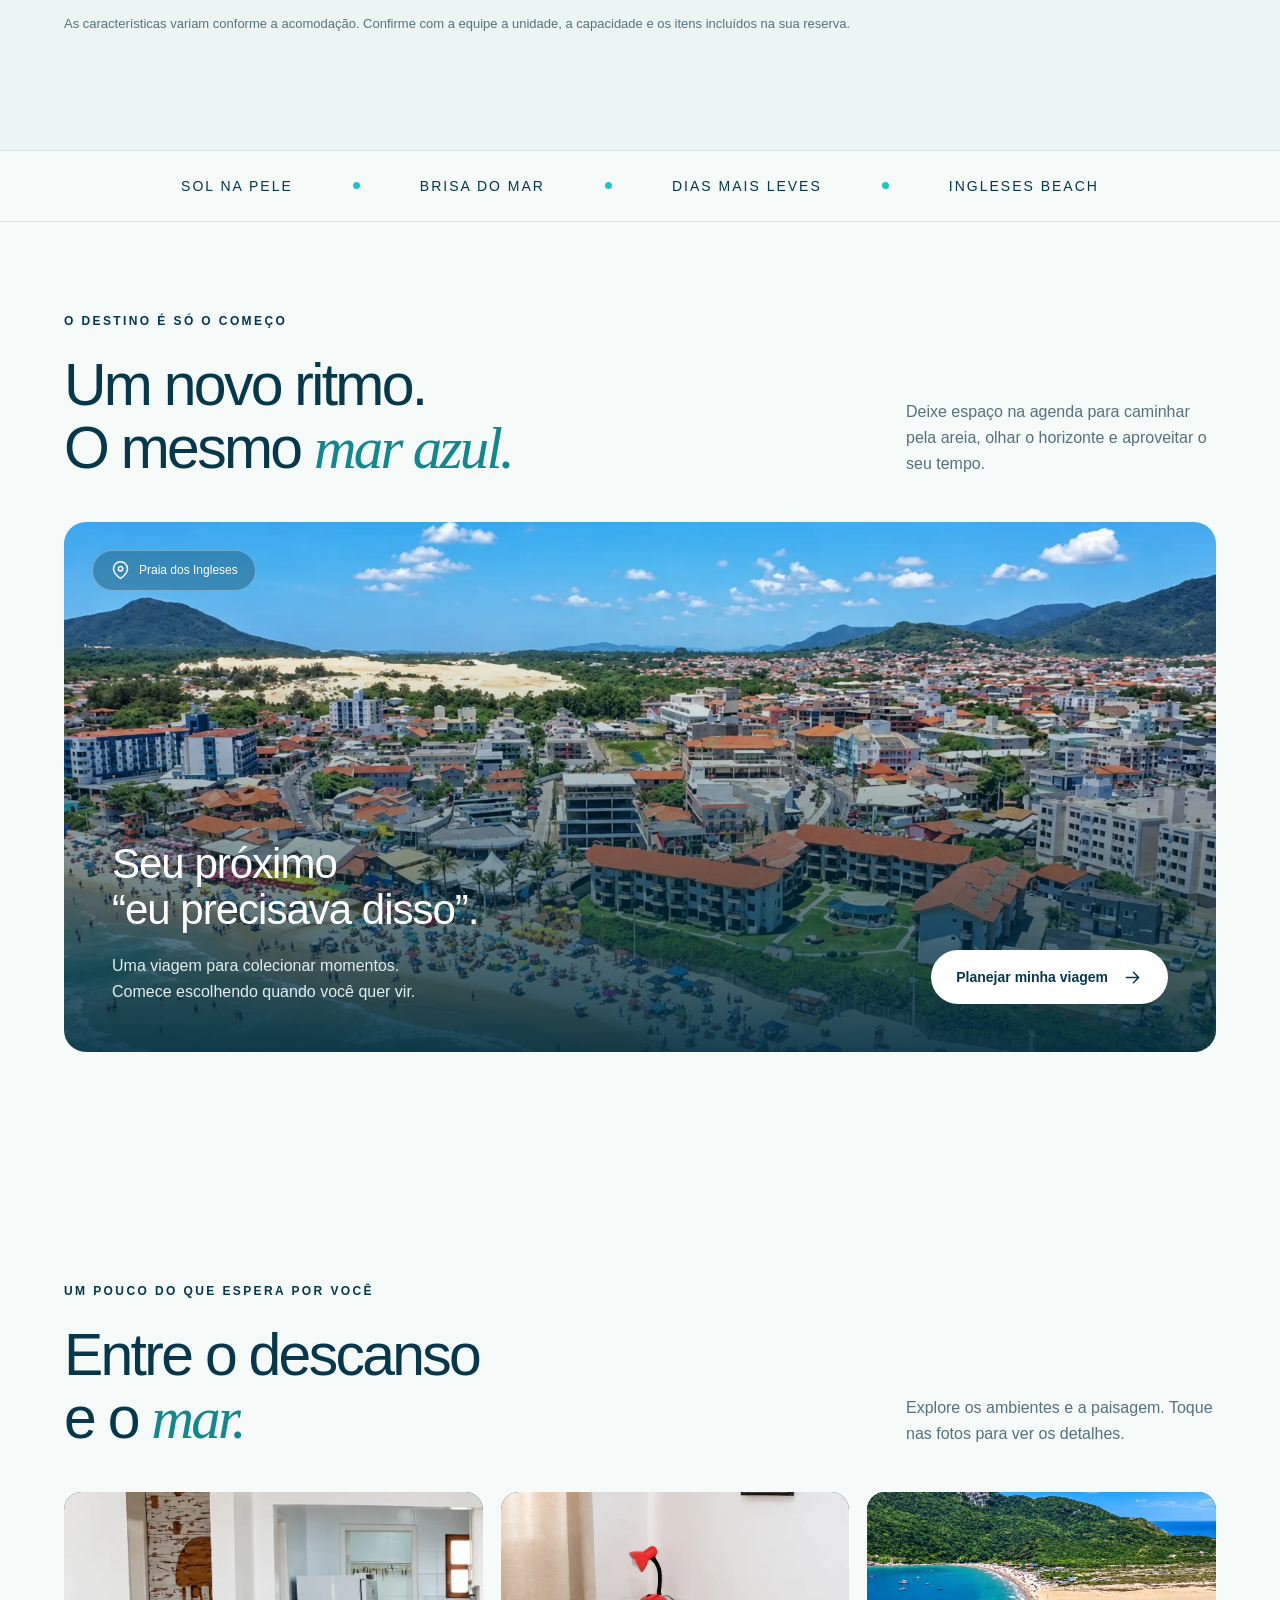
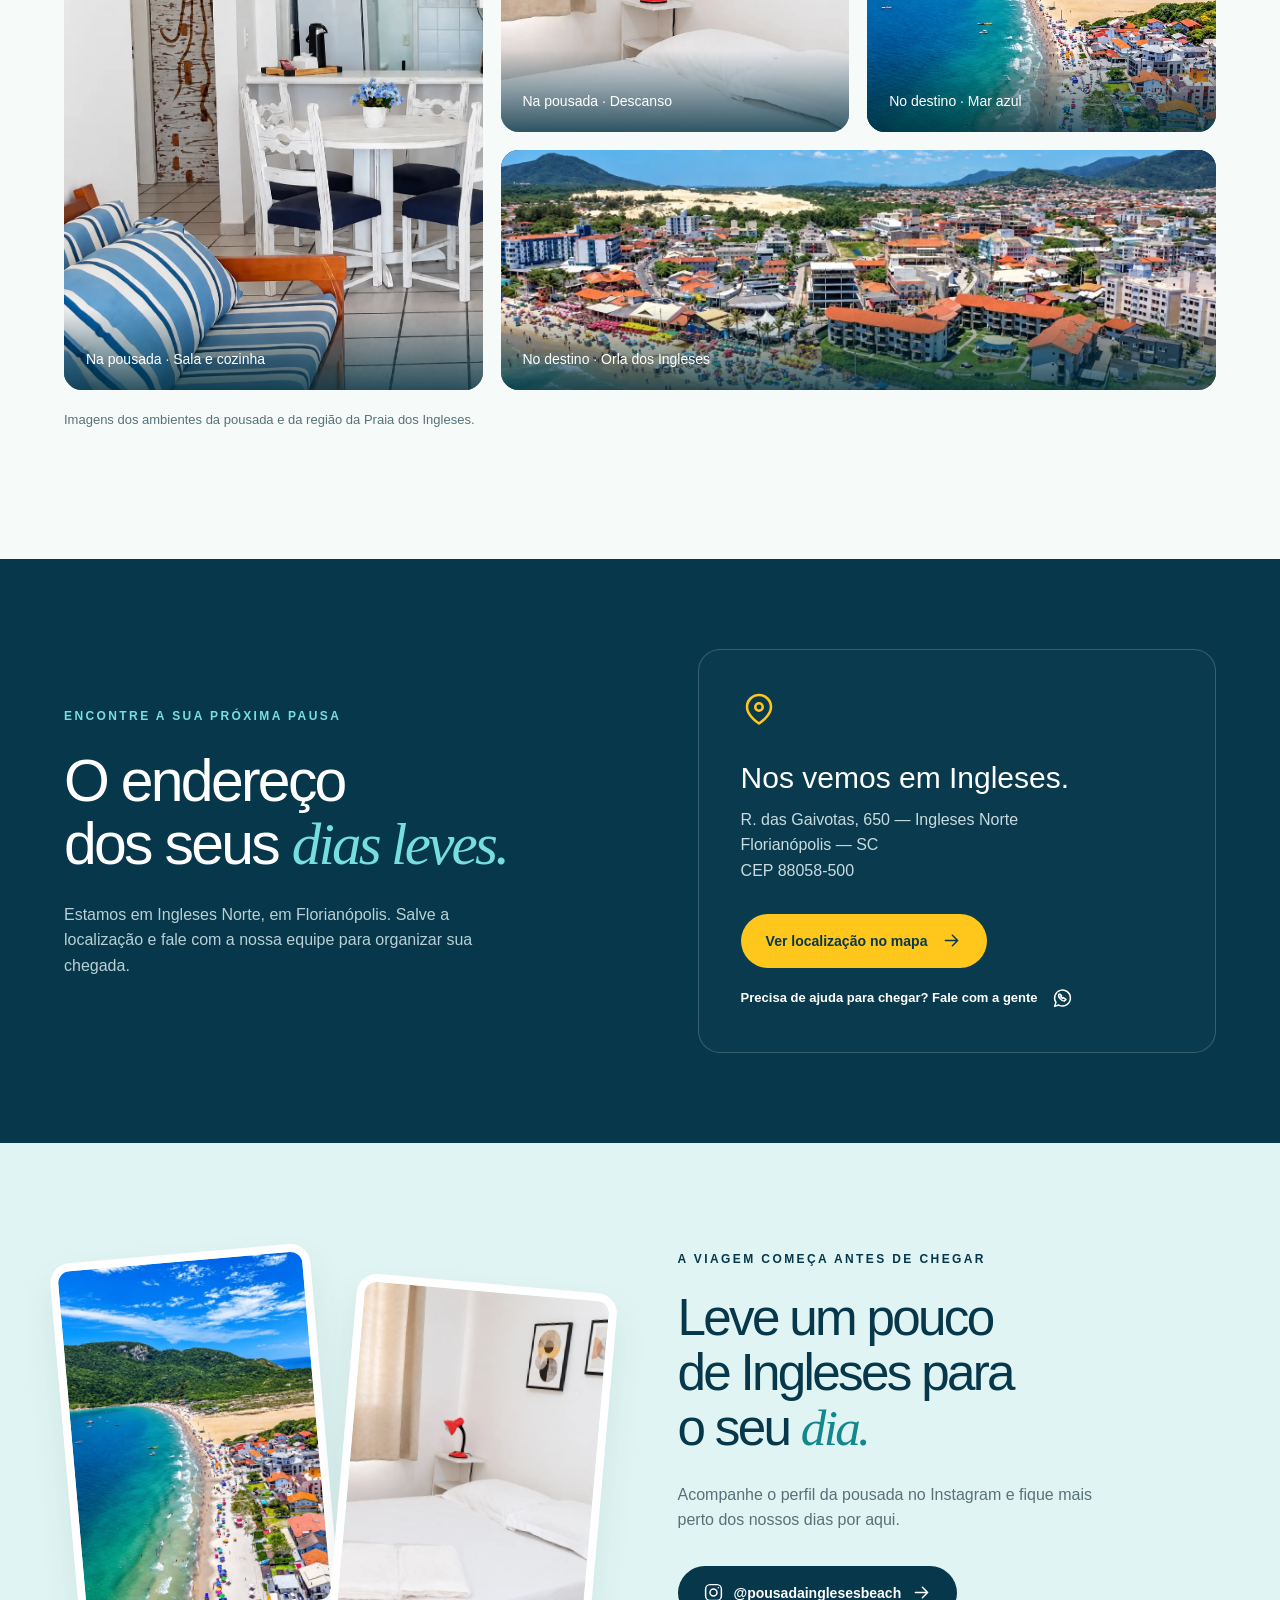
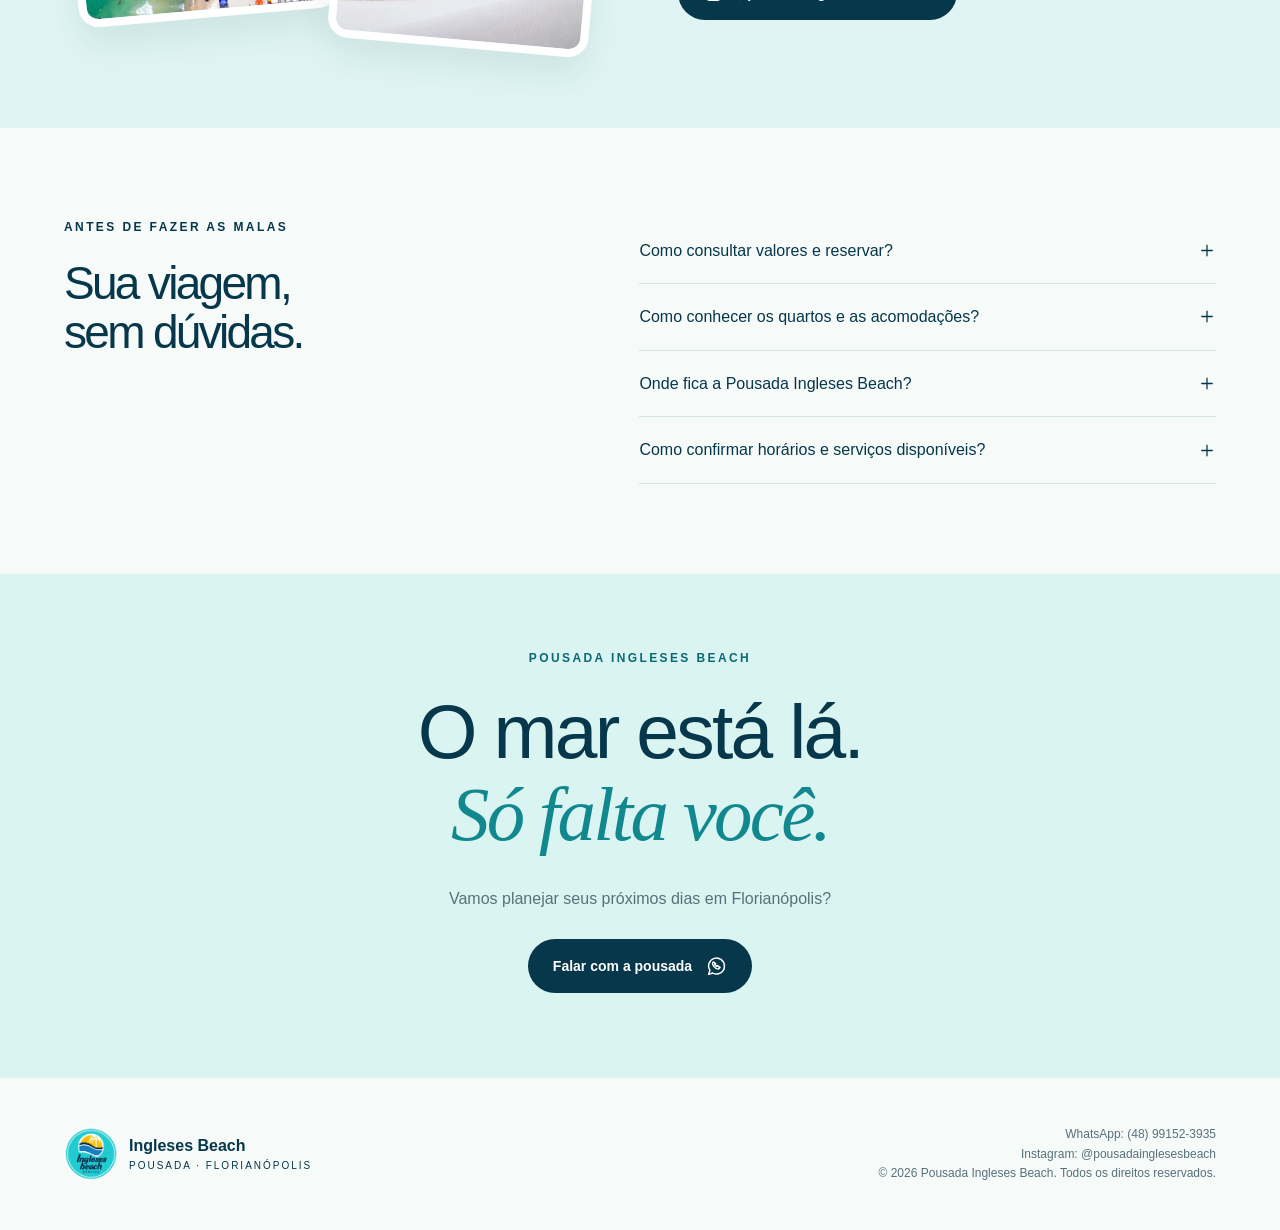
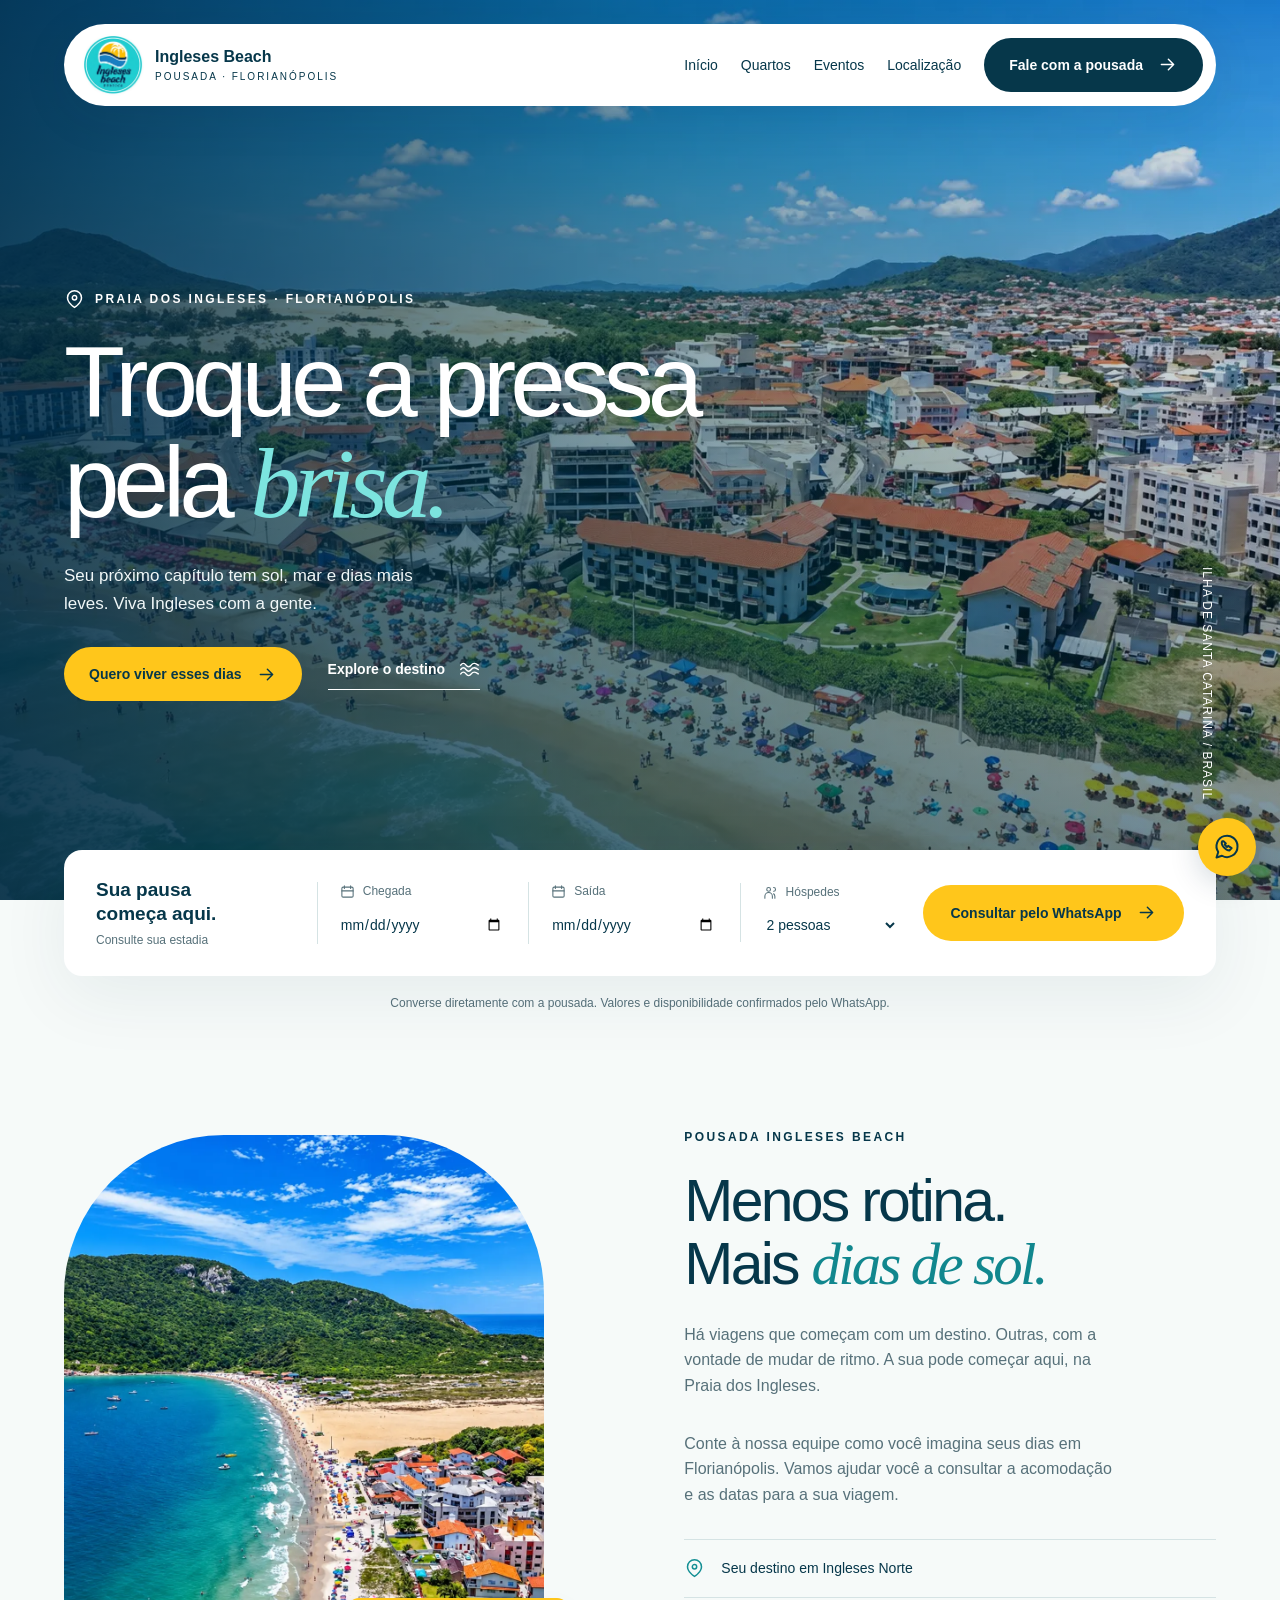
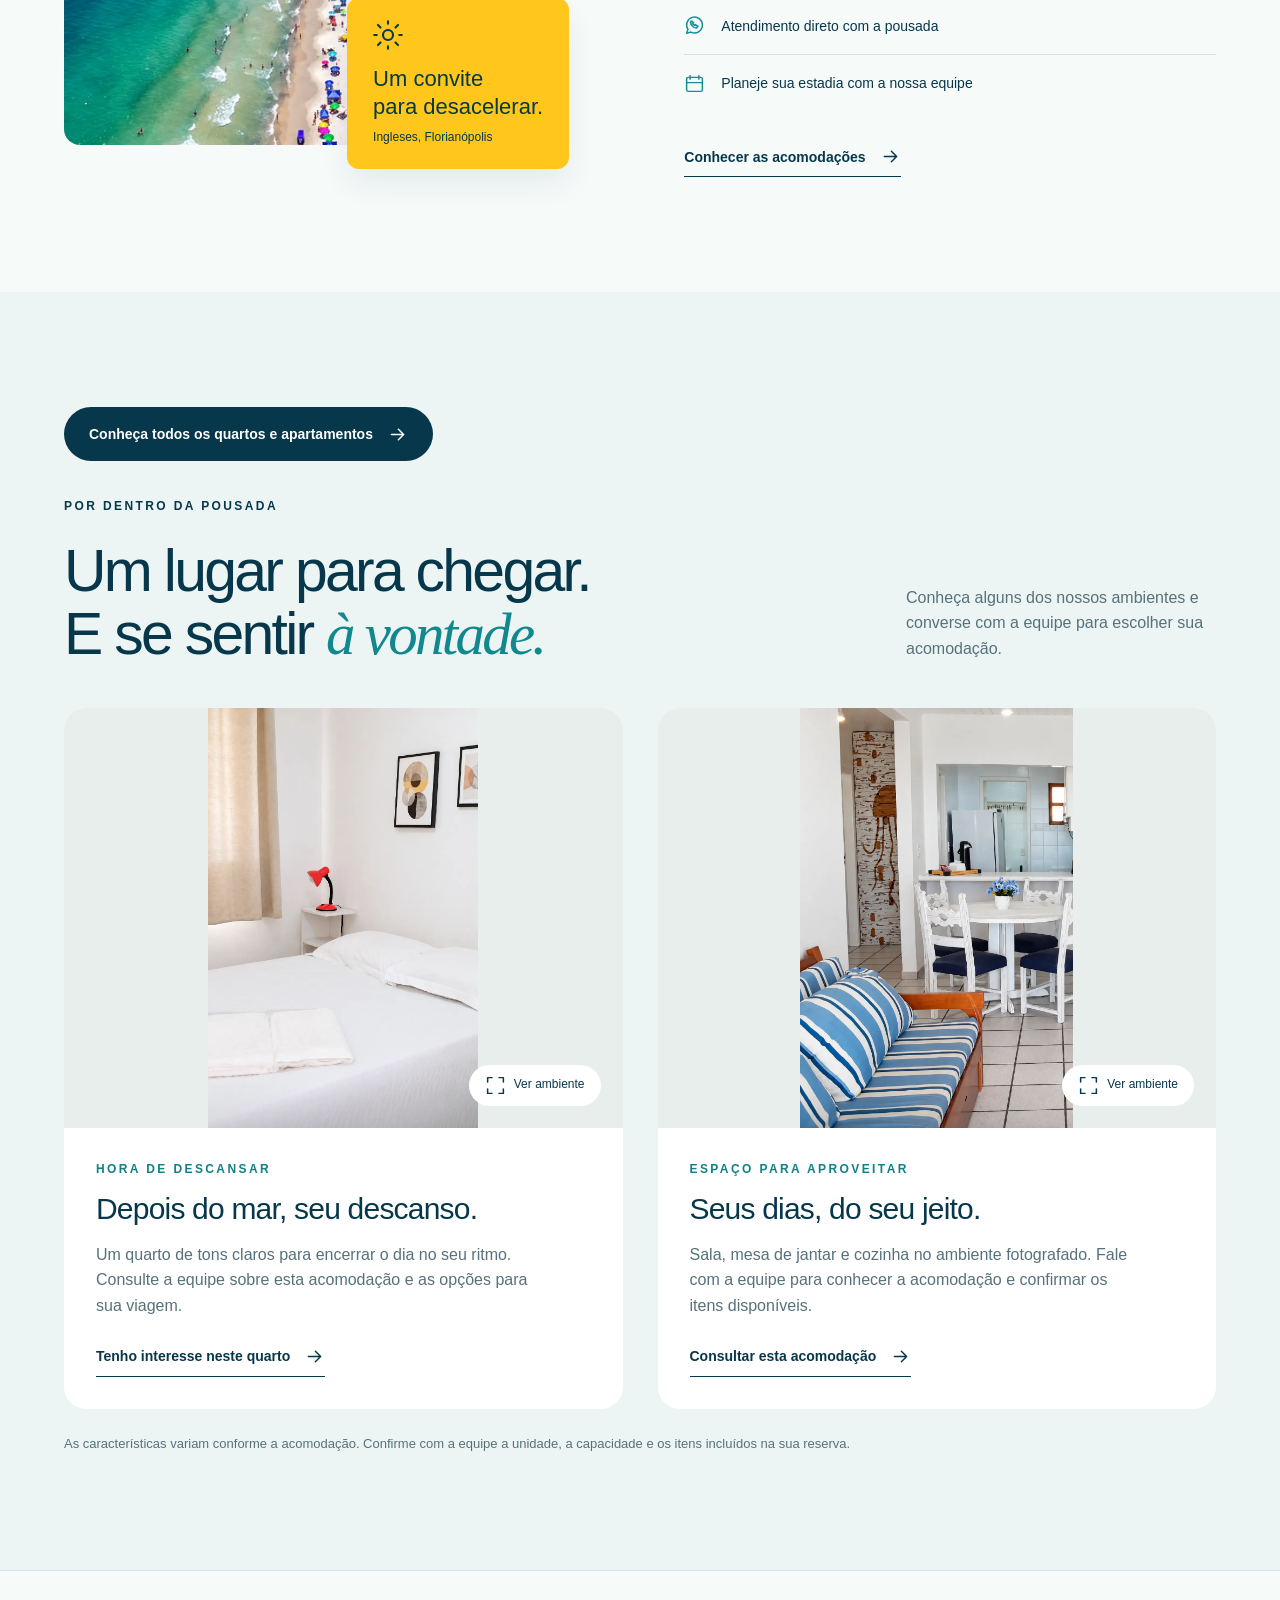
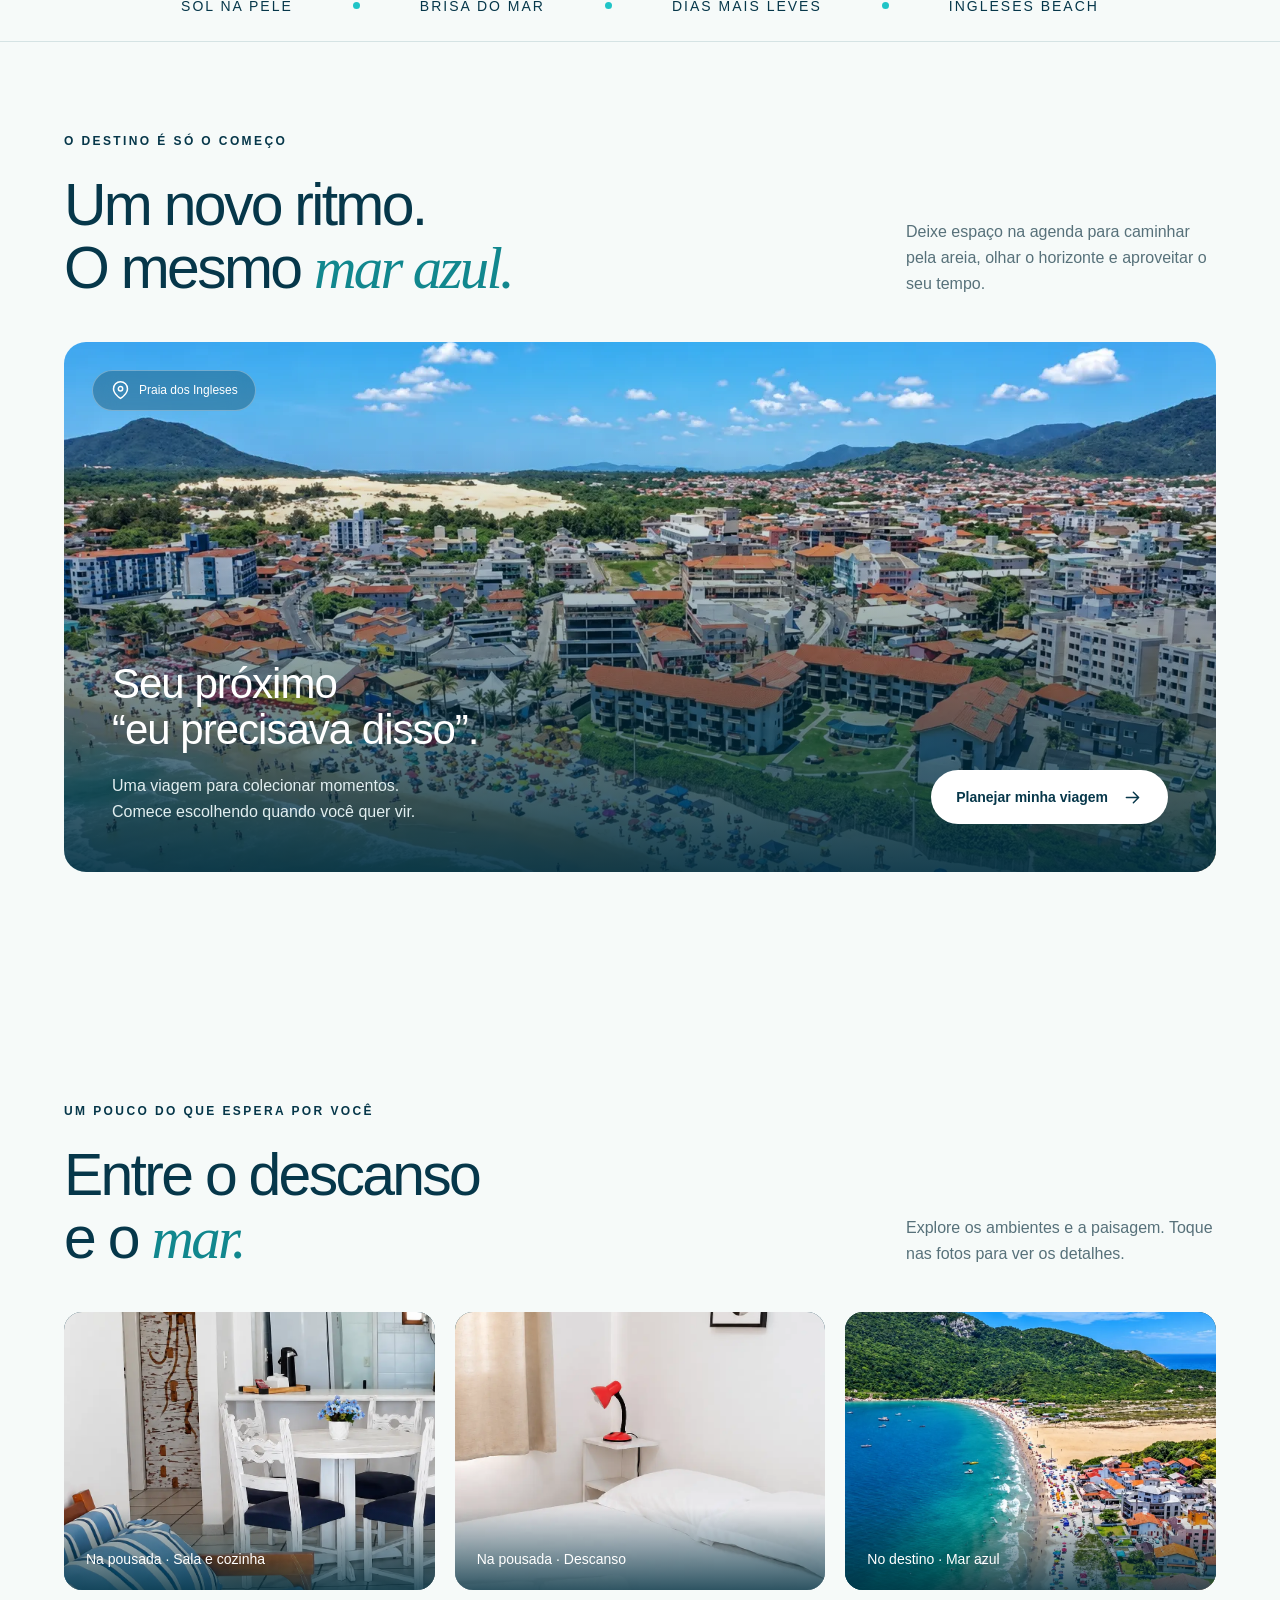
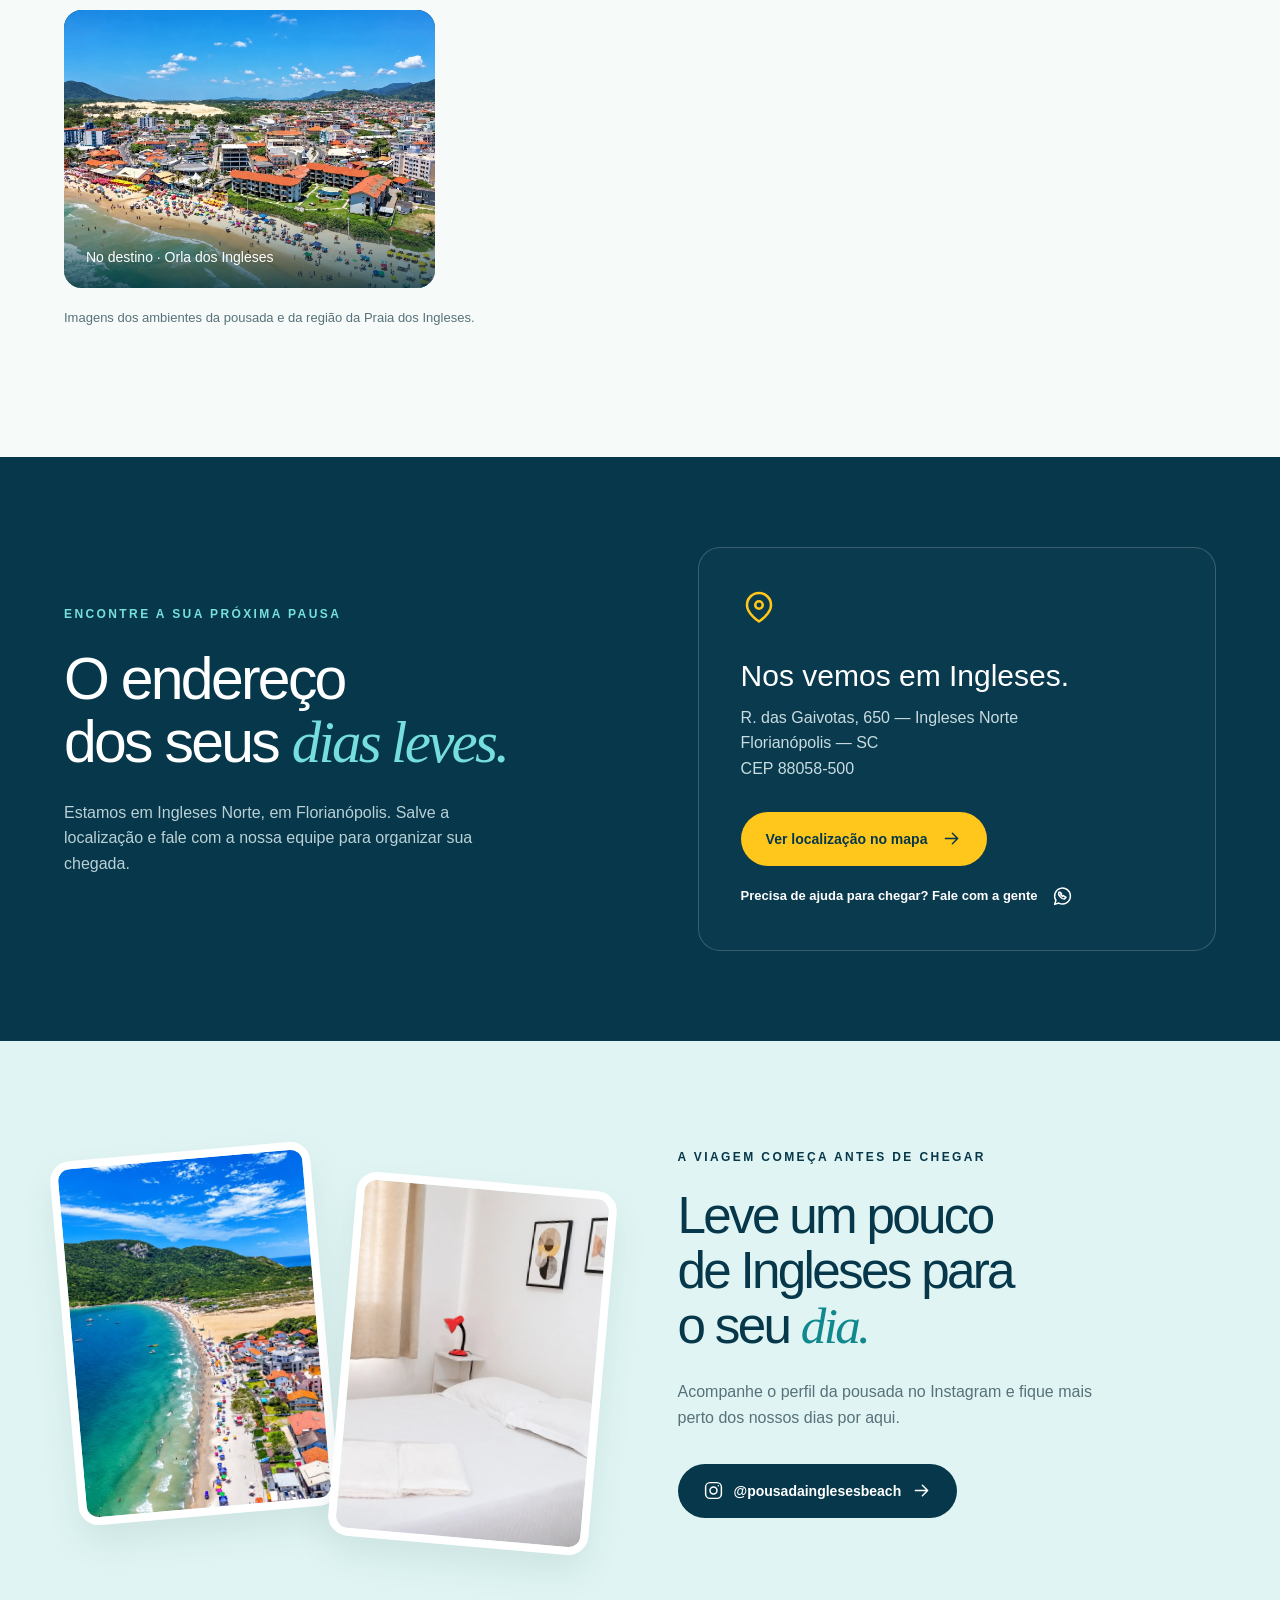
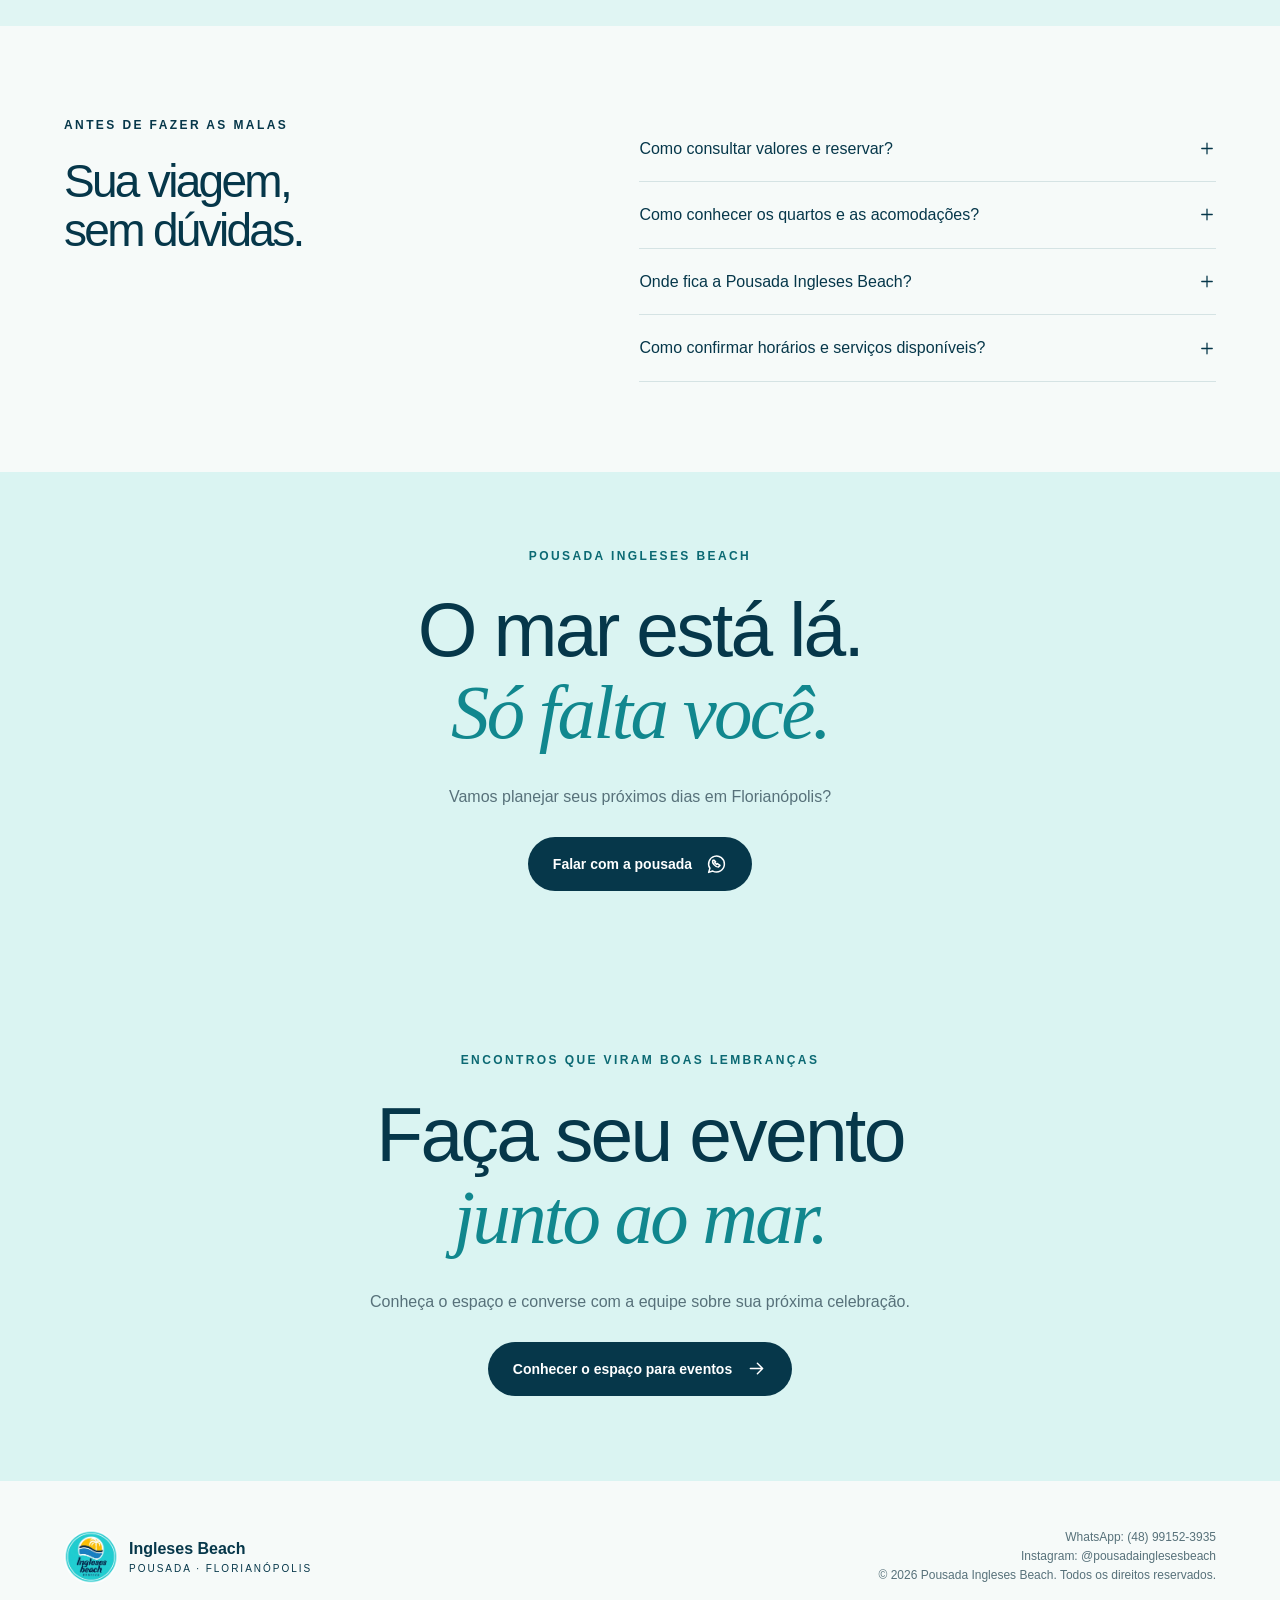
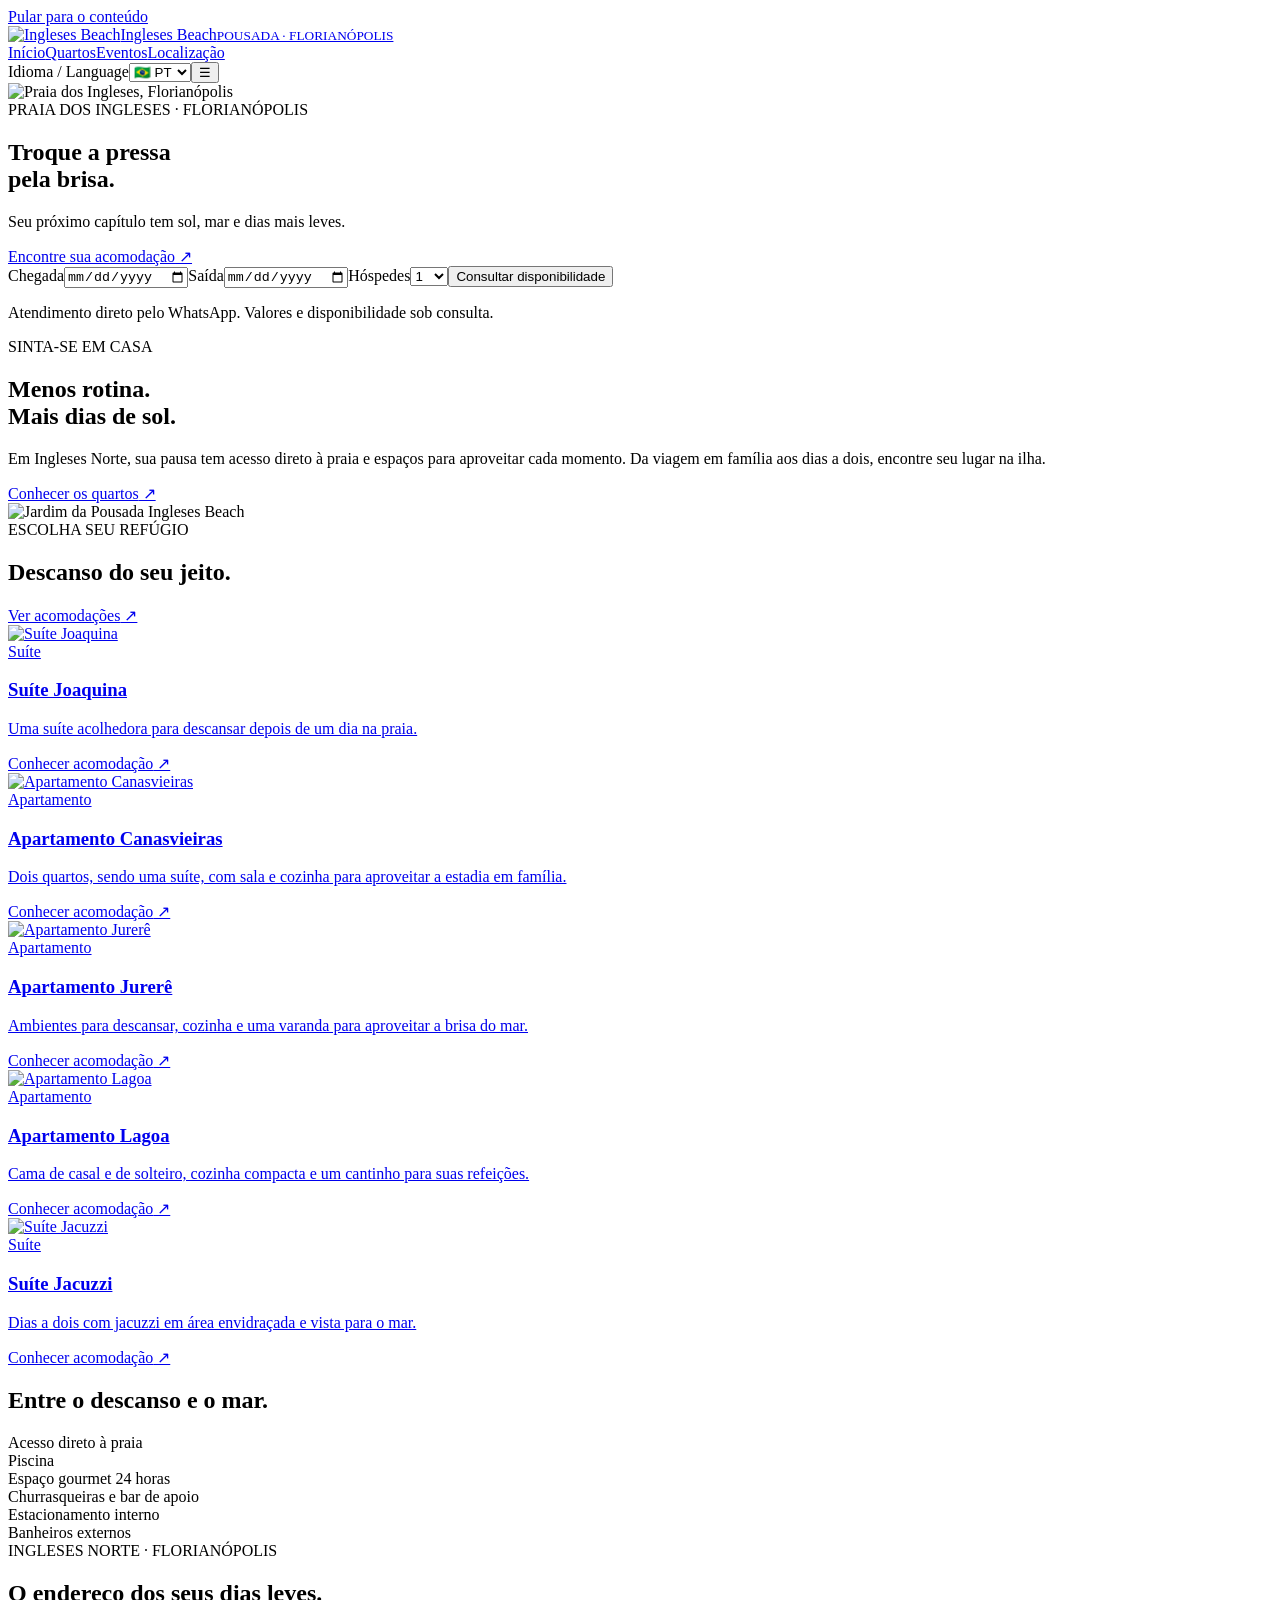
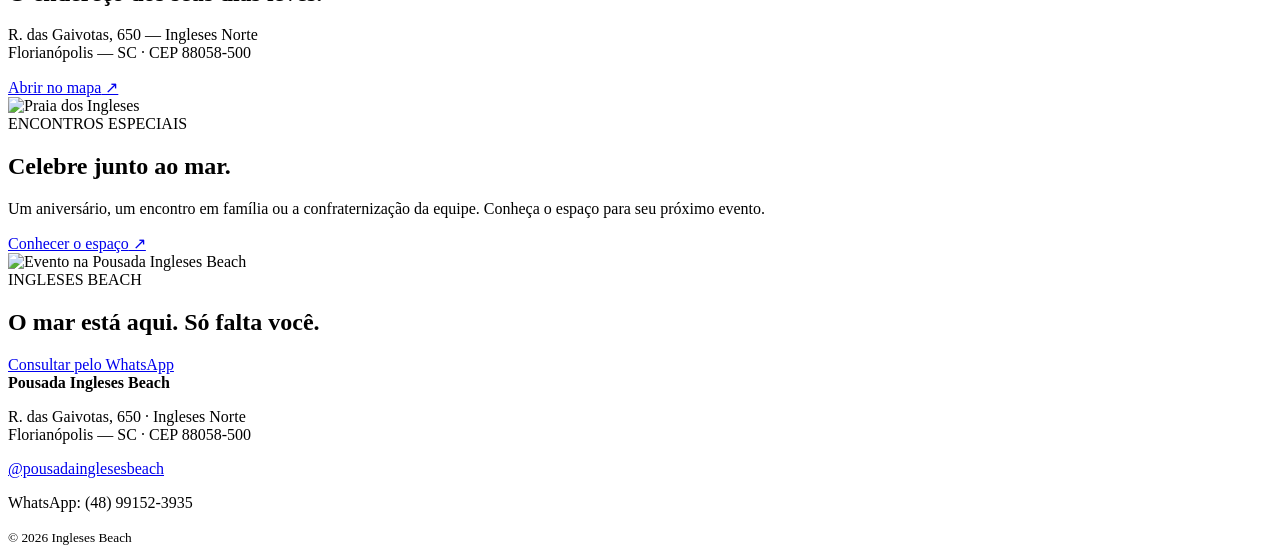
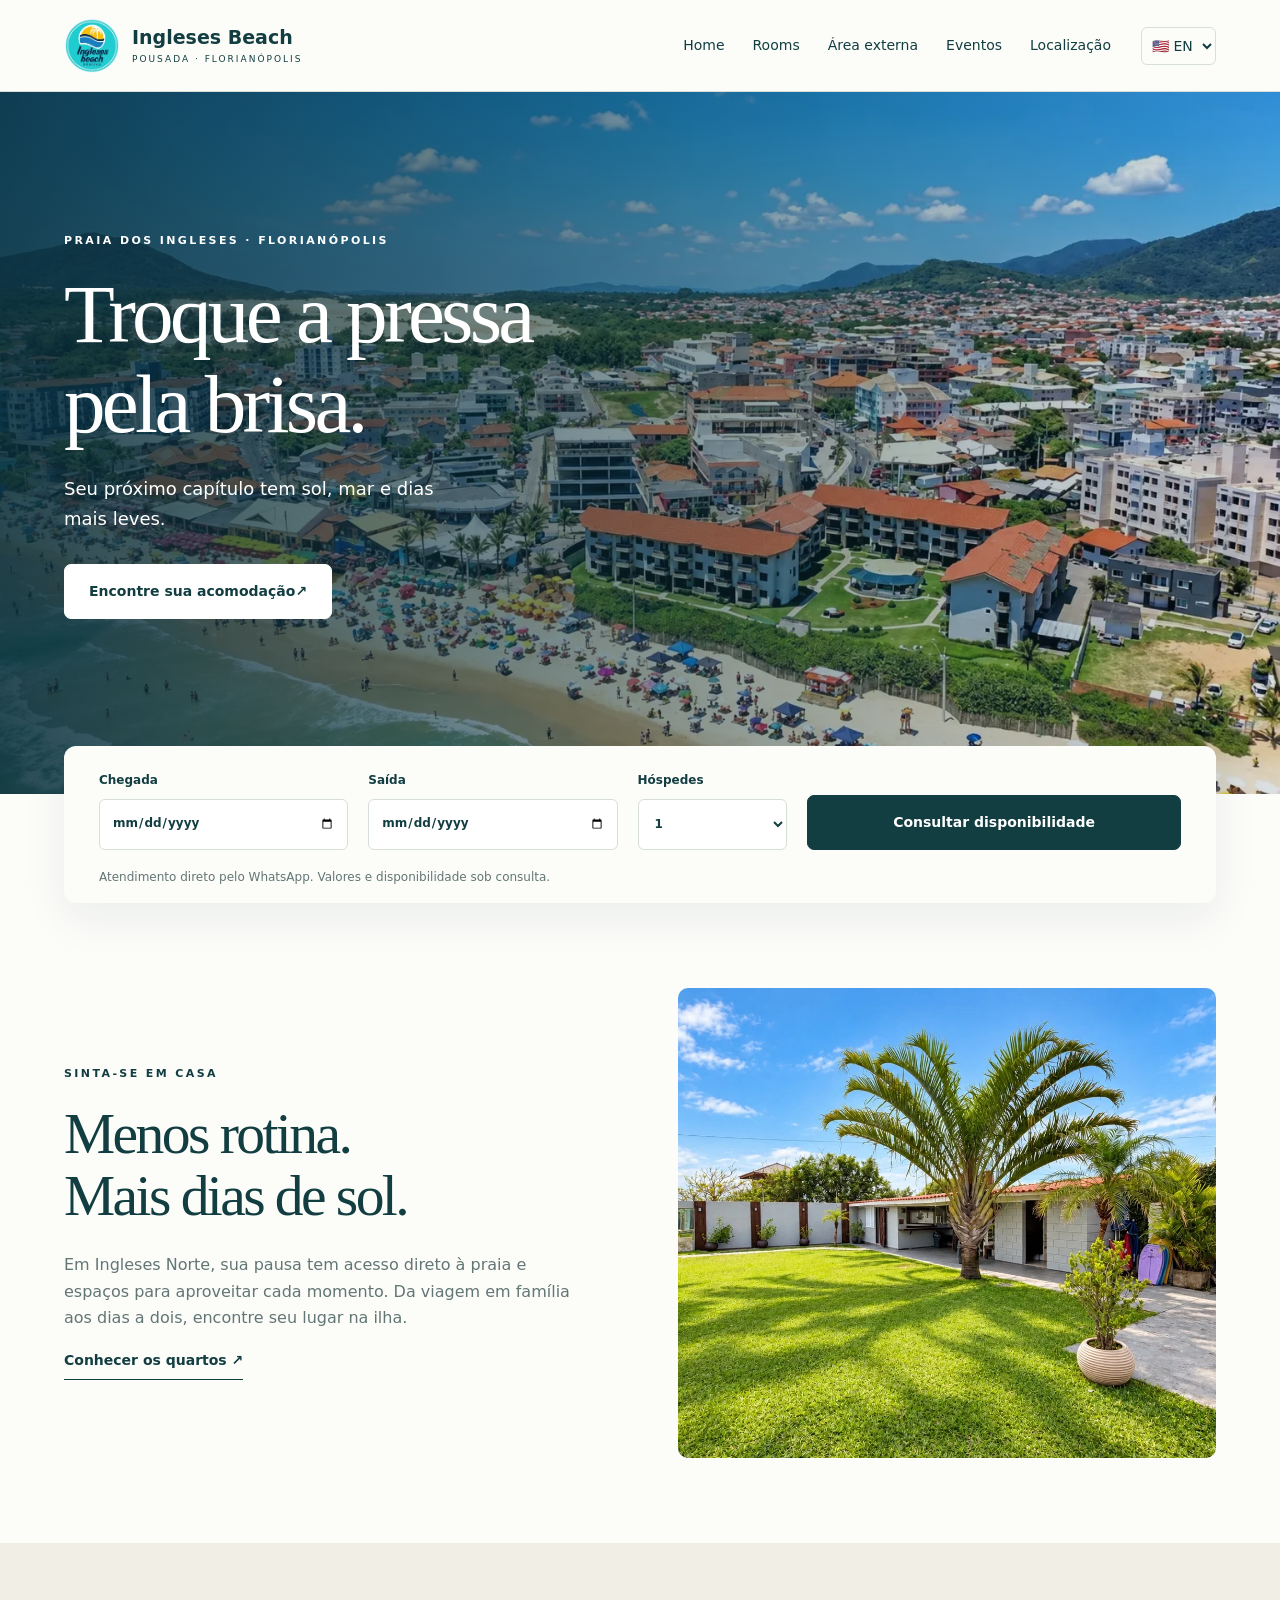
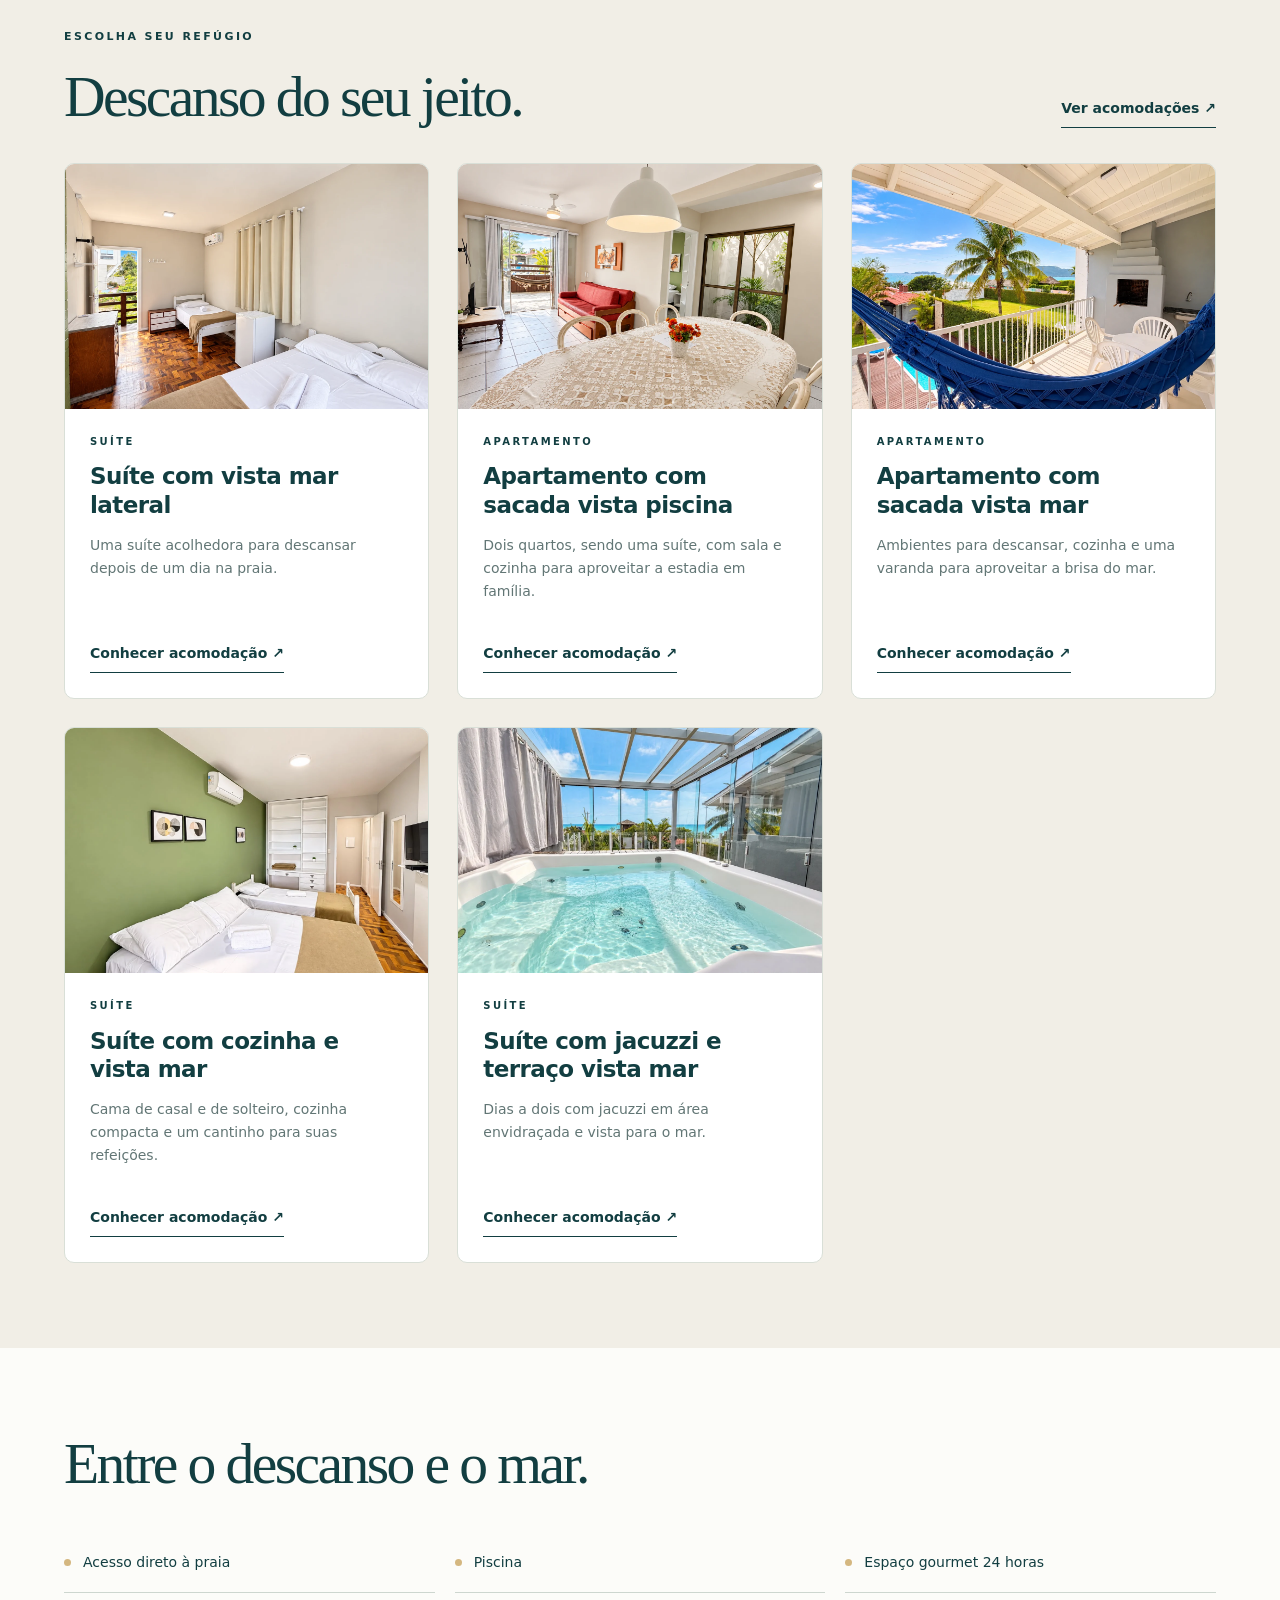
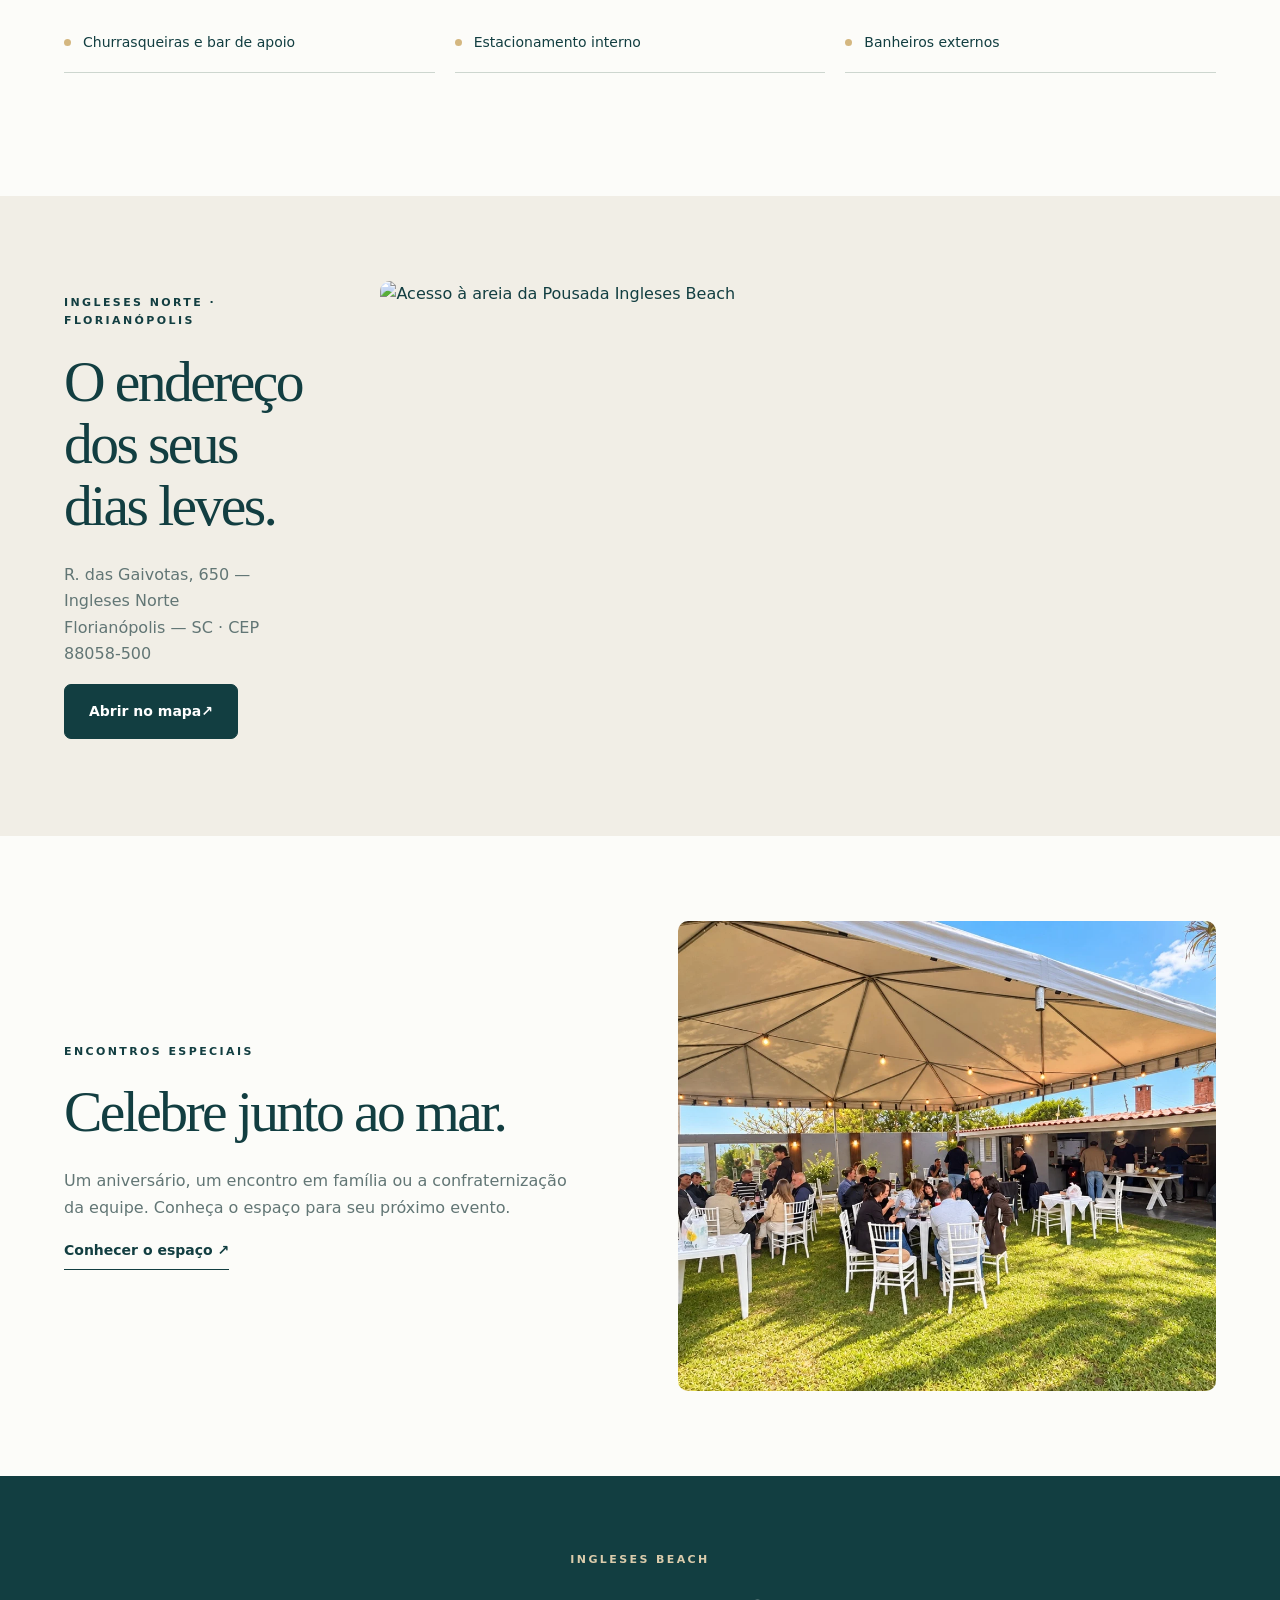
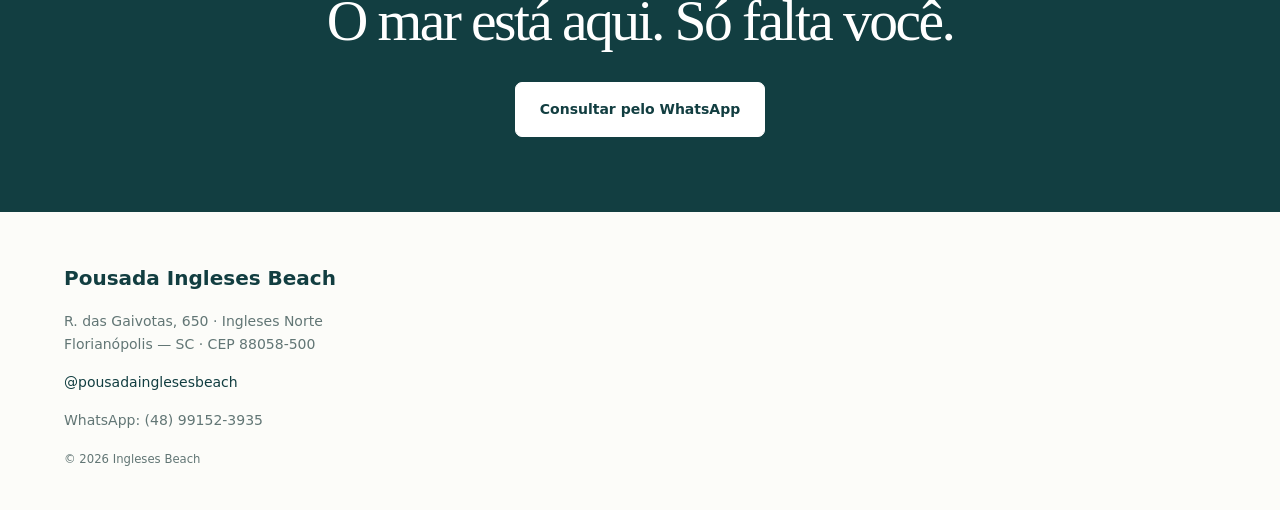
